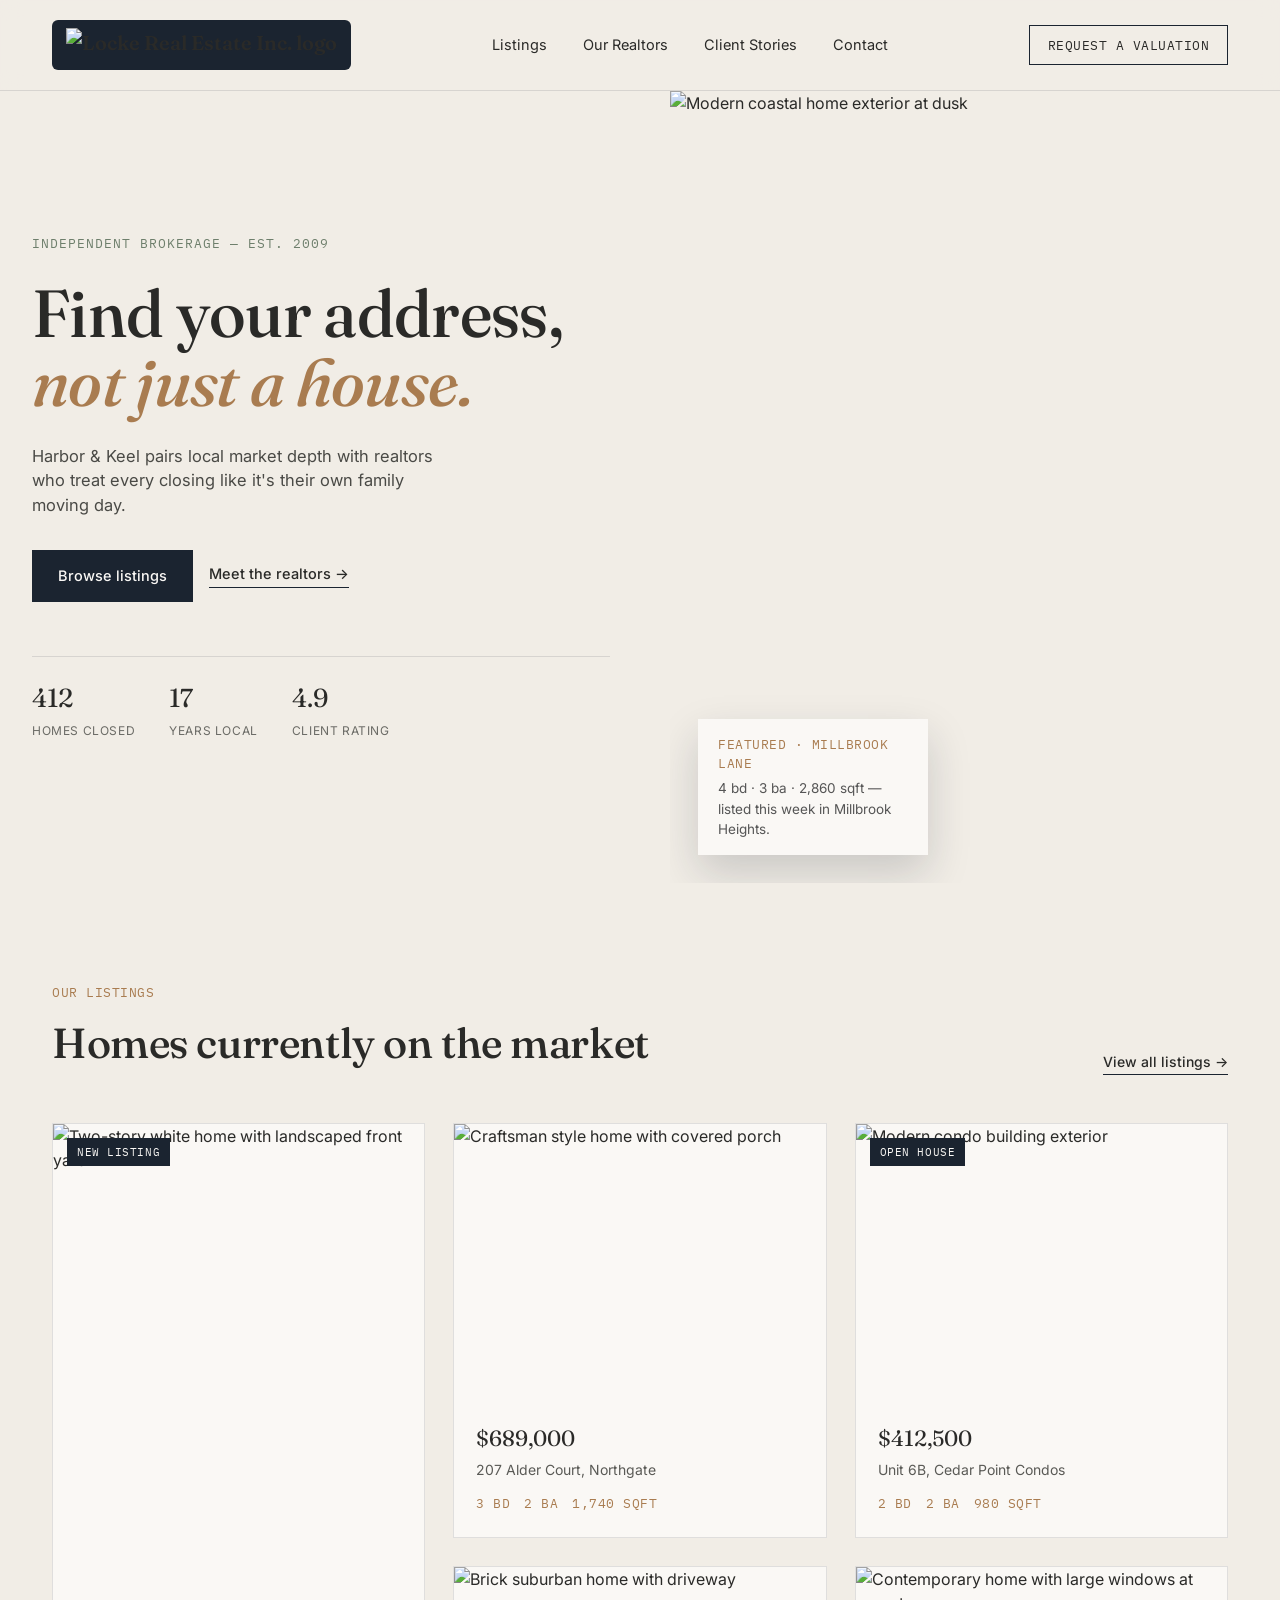
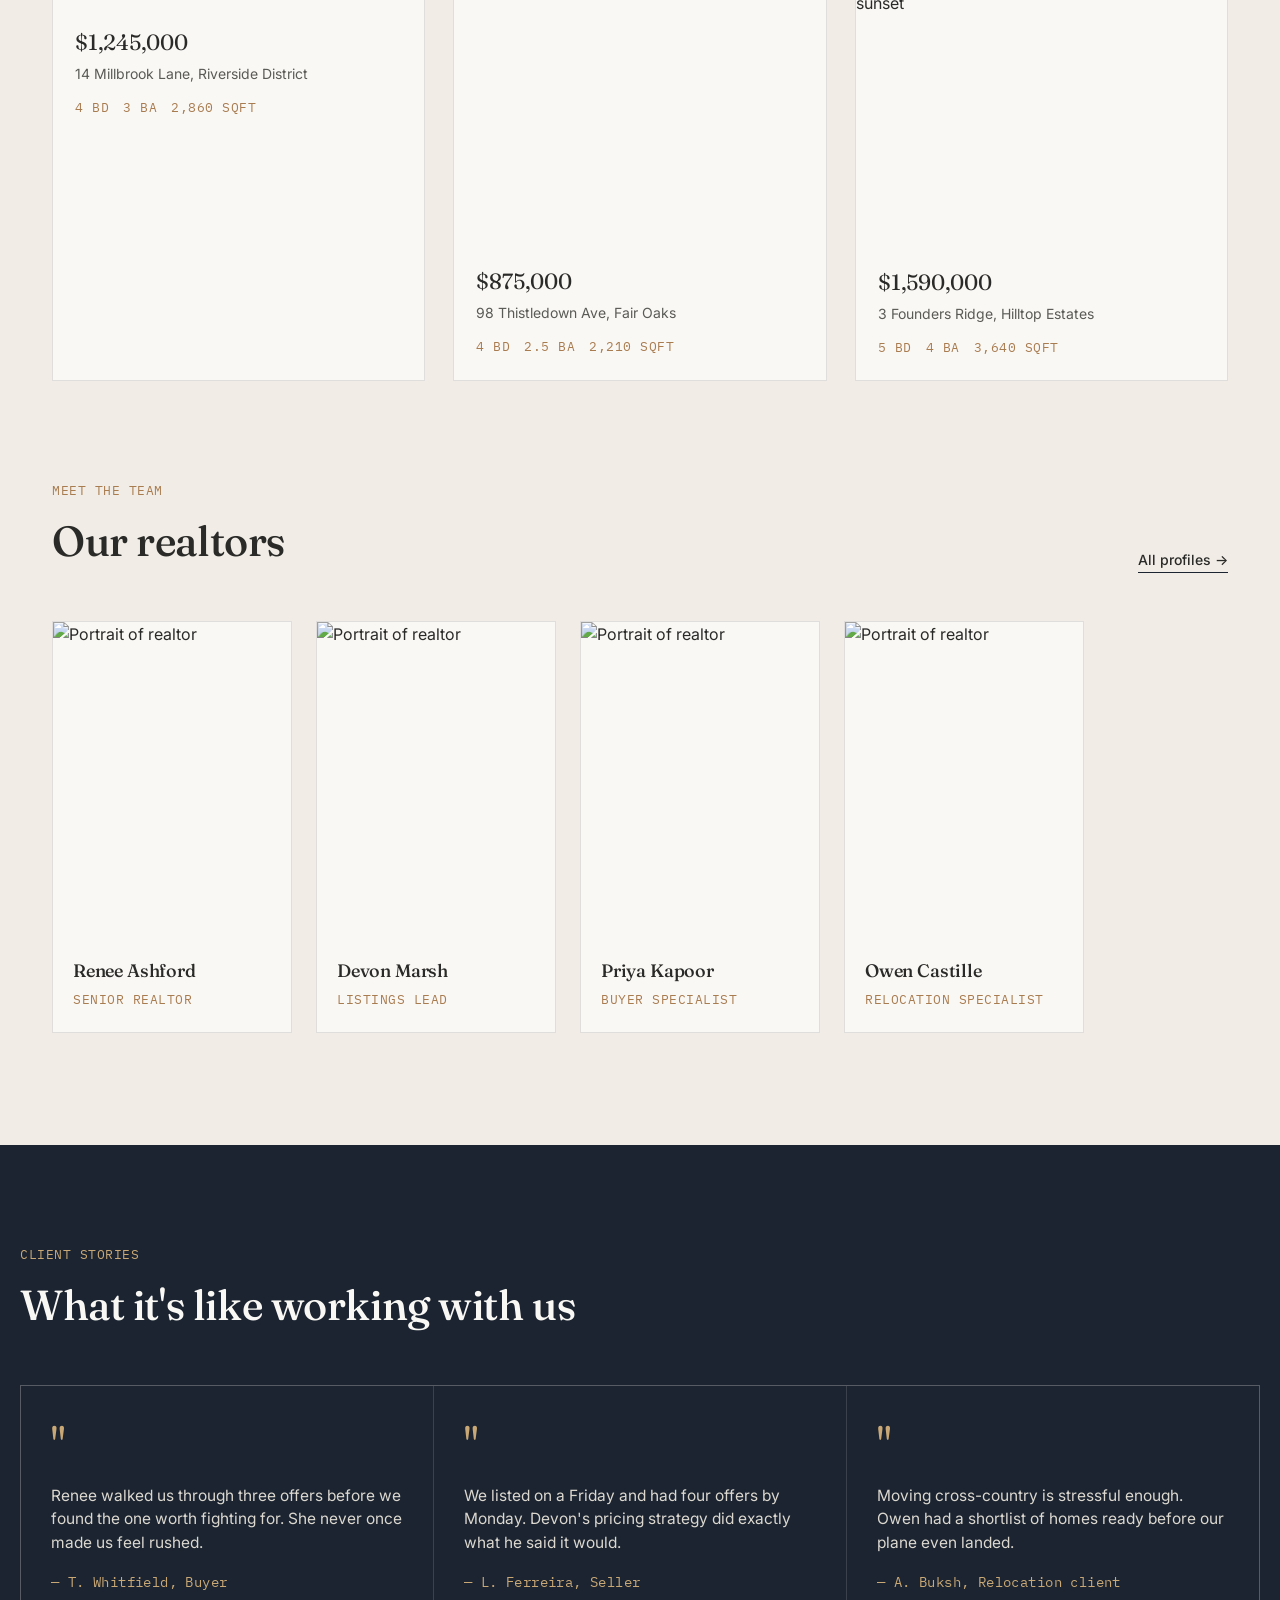
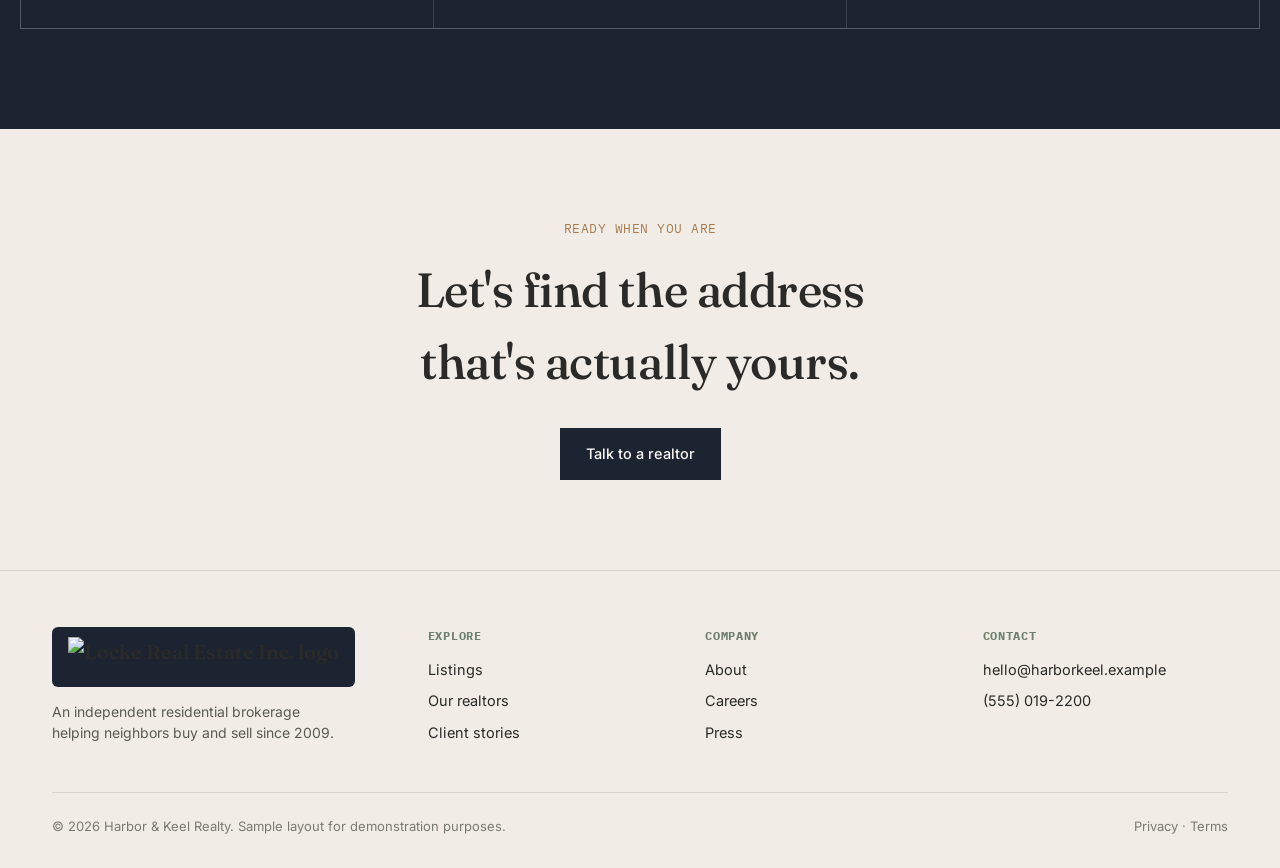
==== index.html @ 463e792d "Add files via upload" ====
<!DOCTYPE html>
<html lang="en">
<head>
<meta charset="UTF-8">
<meta name="viewport" content="width=device-width, initial-scale=1.0">
<title>Harbor &amp; Keel Realty — Find Your Address</title>
<link rel="preconnect" href="https://fonts.googleapis.com">
<link rel="preconnect" href="https://fonts.gstatic.com" crossorigin>
<link href="https://fonts.googleapis.com/css2?family=Fraunces:opsz,wght@9..144,300;9..144,500;9..144,600&family=Inter:wght@400;500;600&family=IBM+Plex+Mono:wght@400;500&display=swap" rel="stylesheet">
<style>
  :root{
    --ink:#1B2430;
    --brass:#A97C50;
    --brass-light:#C9A876;
    --linen:#F1EDE6;
    --sage:#6E7F6C;
    --paper:#FAF8F5;
    --charcoal:#2A2A28;
    --line: rgba(27,36,48,0.12);
  }
  *{box-sizing:border-box;margin:0;padding:0;}
  html{scroll-behavior:smooth;}
  body{
    background:var(--linen);
    color:var(--charcoal);
    font-family:'Inter',sans-serif;
    line-height:1.5;
    -webkit-font-smoothing:antialiased;
  }
  a{color:inherit;text-decoration:none;}
  img{display:block;max-width:100%;}
  .wrap{max-width:1240px;margin:0 auto;padding:0 32px;}
  h1,h2,h3{font-family:'Fraunces',serif;font-weight:500;letter-spacing:-0.01em;}
  .spec{
    font-family:'IBM Plex Mono',monospace;
    font-size:12.5px;
    letter-spacing:0.04em;
    text-transform:uppercase;
    color:var(--brass);
  }
  :focus-visible{outline:2px solid var(--brass);outline-offset:3px;}

  /* ---- Header ---- */
  header{
    position:sticky;top:0;z-index:50;
    background:rgba(241,237,230,0.9);
    backdrop-filter:blur(10px);
    border-bottom:1px solid var(--line);
  }
  .nav{display:flex;align-items:center;justify-content:space-between;padding:20px 32px;}
  .brand{display:flex;align-items:center;gap:10px;font-family:'Fraunces',serif;font-size:20px;font-weight:600;}
  .brand-mark{width:22px;height:22px;flex-shrink:0;}
  .brand-logo-chip{
    display:flex;align-items:center;
    background:var(--ink);
    padding:8px 14px;
    border-radius:6px;
  }
  .brand-logo-chip img{height:34px;width:auto;display:block;}
  footer .brand-logo-chip{padding:10px 16px;}
  footer .brand-logo-chip img{height:40px;}
  .nav-links{display:flex;gap:36px;font-size:14.5px;}
  .nav-links a{position:relative;padding:4px 0;}
  .nav-links a::after{
    content:"";position:absolute;left:0;bottom:0;width:0;height:1px;background:var(--brass);
    transition:width .25s ease;
  }
  .nav-links a:hover::after{width:100%;}
  .nav-cta{
    font-family:'IBM Plex Mono',monospace;font-size:12.5px;letter-spacing:.04em;text-transform:uppercase;
    border:1px solid var(--ink);padding:10px 18px;transition:.2s ease;
  }
  .nav-cta:hover{background:var(--ink);color:var(--paper);}
  .menu-btn{display:none;background:none;border:none;font-size:22px;cursor:pointer;color:var(--ink);}

  /* ---- Hero ---- */
  .hero{
    display:grid;grid-template-columns:1.1fr 1fr;align-items:stretch;
    min-height:88vh;
  }
  .hero-copy{
    display:flex;flex-direction:column;justify-content:center;gap:26px;
    padding:60px 60px 60px 32px;
  }
  .hero-eyebrow{font-family:'IBM Plex Mono',monospace;font-size:12.5px;letter-spacing:.08em;text-transform:uppercase;color:var(--sage);}
  .hero h1{font-size:clamp(40px,5.2vw,68px);line-height:1.04;max-width:14ch;}
  .hero h1 em{font-style:italic;color:var(--brass);}
  .hero p{max-width:42ch;color:#4a4a46;font-size:16.5px;}
  .hero-actions{display:flex;gap:16px;align-items:center;margin-top:6px;}
  .btn-primary{
    background:var(--ink);color:var(--paper);padding:15px 26px;font-size:14.5px;font-weight:500;
    transition:.2s ease;display:inline-block;
  }
  .btn-primary:hover{background:var(--brass);}
  .btn-ghost{font-size:14.5px;font-weight:500;border-bottom:1px solid var(--ink);padding-bottom:2px;}
  .hero-stats{display:flex;gap:34px;margin-top:28px;border-top:1px solid var(--line);padding-top:22px;}
  .hero-stats div{display:flex;flex-direction:column;gap:4px;}
  .hero-stats .num{font-family:'Fraunces',serif;font-size:26px;}
  .hero-stats .lbl{font-size:12px;color:#6b6b66;text-transform:uppercase;letter-spacing:.05em;}
  .hero-media{position:relative;overflow:hidden;}
  .hero-media img{width:100%;height:100%;object-fit:cover;}
  .hero-key{
    position:absolute;bottom:28px;left:28px;background:var(--paper);
    padding:16px 20px;max-width:230px;box-shadow:0 18px 40px rgba(27,36,48,.18);
  }
  .hero-key .spec{margin-bottom:6px;}
  .hero-key p{font-size:13.5px;color:#555;}

  /* ---- Section headers ---- */
  .section{padding:100px 0;}
  .section-head{display:flex;justify-content:space-between;align-items:flex-end;margin-bottom:48px;gap:24px;flex-wrap:wrap;}
  .section-head h2{font-size:clamp(28px,3.4vw,42px);}
  .section-head .spec{margin-bottom:10px;}
  .section-head .see-all{font-size:14px;font-weight:500;border-bottom:1px solid var(--ink);padding-bottom:2px;white-space:nowrap;}

  /* ---- Listings ---- */
  .listings-grid{
    display:grid;grid-template-columns:repeat(3,1fr);gap:28px;
  }
  .listing{background:var(--paper);border:1px solid var(--line);transition:transform .25s ease, box-shadow .25s ease;}
  .listing:hover{transform:translateY(-6px);box-shadow:0 20px 40px rgba(27,36,48,.12);}
  .listing.tall{grid-row:span 2;}
  .listing-media{position:relative;aspect-ratio:4/3;overflow:hidden;}
  .listing.tall .listing-media{aspect-ratio:4/5.2;}
  .listing-media img{width:100%;height:100%;object-fit:cover;transition:transform .5s ease;}
  .listing:hover .listing-media img{transform:scale(1.05);}
  .listing-tag{
    position:absolute;top:14px;left:14px;background:var(--ink);color:var(--paper);
    font-family:'IBM Plex Mono',monospace;font-size:11px;letter-spacing:.05em;text-transform:uppercase;
    padding:6px 10px;
  }
  .listing-body{padding:20px 22px 24px;}
  .listing-price{font-family:'Fraunces',serif;font-size:22px;margin-bottom:4px;}
  .listing-addr{font-size:14px;color:#5a5a56;margin-bottom:14px;}
  .listing-specs{display:flex;gap:14px;flex-wrap:wrap;}

  /* ---- Agents ---- */
  .agents-scroll{
    display:flex;gap:24px;overflow-x:auto;padding-bottom:12px;scrollbar-width:thin;
  }
  .agent-card{
    flex:0 0 240px;background:var(--paper);border:1px solid var(--line);
  }
  .agent-photo{aspect-ratio:3/4;overflow:hidden;}
  .agent-photo img{width:100%;height:100%;object-fit:cover;filter:grayscale(.15);}
  .agent-info{padding:18px 20px 22px;}
  .agent-info h3{font-size:18px;margin-bottom:2px;}
  .agent-info .spec{margin-bottom:0;}

  /* ---- Testimonials ---- */
  .testimonials{background:var(--ink);color:var(--paper);}
  .testi-track{display:grid;grid-template-columns:repeat(3,1fr);gap:1px;background:rgba(250,248,245,.14);border:1px solid rgba(250,248,245,.14);}
  .testi-card{background:var(--ink);padding:36px 30px;display:flex;flex-direction:column;gap:18px;}
  .testi-mark{font-family:'Fraunces',serif;font-size:44px;color:var(--brass-light);line-height:1;}
  .testi-card p{font-size:15.5px;color:#dcd8d0;}
  .testi-name{font-size:13.5px;color:var(--brass-light);font-family:'IBM Plex Mono',monospace;letter-spacing:.03em;}

  /* ---- CTA band ---- */
  .cta-band{
    padding:90px 0;text-align:center;
  }
  .cta-band h2{font-size:clamp(30px,4vw,48px);max-width:16ch;margin:0 auto 24px;}
  .cta-band .btn-primary{margin-top:6px;}

  /* ---- Footer ---- */
  footer{border-top:1px solid var(--line);padding:56px 0 32px;}
  .foot-top{display:grid;grid-template-columns:1.4fr repeat(3,1fr);gap:32px;margin-bottom:48px;}
  .foot-top .brand{margin-bottom:14px;}
  .foot-top p{font-size:14px;color:#5a5a56;max-width:32ch;}
  .foot-col h4{font-family:'IBM Plex Mono',monospace;font-size:12px;text-transform:uppercase;letter-spacing:.06em;color:var(--sage);margin-bottom:14px;}
  .foot-col ul{list-style:none;display:flex;flex-direction:column;gap:10px;font-size:14.5px;}
  .foot-bottom{display:flex;justify-content:space-between;padding-top:24px;border-top:1px solid var(--line);font-size:13px;color:#7a7a74;flex-wrap:wrap;gap:12px;}

  @media (max-width: 900px){
    .nav-links,.nav-cta{display:none;}
    .menu-btn{display:block;}
    .hero{grid-template-columns:1fr;min-height:auto;}
    .hero-media{height:60vh;}
    .hero-copy{padding:48px 24px;}
    .listings-grid{grid-template-columns:1fr;}
    .listing.tall{grid-row:auto;}
    .testi-track{grid-template-columns:1fr;}
    .foot-top{grid-template-columns:1fr 1fr;}
    .section{padding:64px 0;}
    .wrap{padding:0 20px;}
  }
</style>
</head>
<body>

<header>
  <nav class="nav wrap">
    <a href="#" class="brand">
      <span class="brand-logo-chip"><img src="assets/locke-logo.png" alt="Locke Real Estate Inc. logo"></span>
    </a>
    <div class="nav-links">
      <a href="#listings">Listings</a>
      <a href="#agents">Our Realtors</a>
      <a href="#testimonials">Client Stories</a>
      <a href="#contact">Contact</a>
    </div>
    <a href="#contact" class="nav-cta">Request a valuation</a>
    <button class="menu-btn" aria-label="Open menu">☰</button>
  </nav>
</header>

<section class="hero">
  <div class="hero-copy">
    <span class="hero-eyebrow">Independent Brokerage — Est. 2009</span>
    <h1>Find your address, <em>not just a house.</em></h1>
    <p>Harbor &amp; Keel pairs local market depth with realtors who treat every closing like it's their own family moving day.</p>
    <div class="hero-actions">
      <a href="#listings" class="btn-primary">Browse listings</a>
      <a href="#agents" class="btn-ghost">Meet the realtors →</a>
    </div>
    <div class="hero-stats">
      <div><span class="num">412</span><span class="lbl">Homes closed</span></div>
      <div><span class="num">17</span><span class="lbl">Years local</span></div>
      <div><span class="num">4.9</span><span class="lbl">Client rating</span></div>
    </div>
  </div>
  <div class="hero-media">
    <img src="https://images.unsplash.com/photo-1600585154340-be6161a56a0c?w=1200&q=80" alt="Modern coastal home exterior at dusk">
    <div class="hero-key">
      <div class="spec">Featured · Millbrook Lane</div>
      <p>4 bd · 3 ba · 2,860 sqft — listed this week in Millbrook Heights.</p>
    </div>
  </div>
</section>

<section class="section" id="listings">
  <div class="wrap">
    <div class="section-head">
      <div>
        <div class="spec">Our listings</div>
        <h2>Homes currently on the market</h2>
      </div>
      <a href="#" class="see-all">View all listings →</a>
    </div>

    <div class="listings-grid">
      <article class="listing tall">
        <div class="listing-media">
          <img src="https://images.unsplash.com/photo-1568605114967-8130f3a36994?w=900&q=80" alt="Two-story white home with landscaped front yard">
          <span class="listing-tag">New listing</span>
        </div>
        <div class="listing-body">
          <div class="listing-price">$1,245,000</div>
          <div class="listing-addr">14 Millbrook Lane, Riverside District</div>
          <div class="listing-specs">
            <span class="spec">4 bd</span><span class="spec">3 ba</span><span class="spec">2,860 sqft</span>
          </div>
        </div>
      </article>

      <article class="listing">
        <div class="listing-media">
          <img src="https://images.unsplash.com/photo-1570129477492-45c003edd2be?w=800&q=80" alt="Craftsman style home with covered porch">
        </div>
        <div class="listing-body">
          <div class="listing-price">$689,000</div>
          <div class="listing-addr">207 Alder Court, Northgate</div>
          <div class="listing-specs">
            <span class="spec">3 bd</span><span class="spec">2 ba</span><span class="spec">1,740 sqft</span>
          </div>
        </div>
      </article>

      <article class="listing">
        <div class="listing-media">
          <img src="https://images.unsplash.com/photo-1512917774080-9991f1c4c750?w=800&q=80" alt="Modern condo building exterior">
          <span class="listing-tag">Open house</span>
        </div>
        <div class="listing-body">
          <div class="listing-price">$412,500</div>
          <div class="listing-addr">Unit 6B, Cedar Point Condos</div>
          <div class="listing-specs">
            <span class="spec">2 bd</span><span class="spec">2 ba</span><span class="spec">980 sqft</span>
          </div>
        </div>
      </article>

      <article class="listing">
        <div class="listing-media">
          <img src="https://images.unsplash.com/photo-1613977257363-707ba9348227?w=800&q=80" alt="Brick suburban home with driveway">
        </div>
        <div class="listing-body">
          <div class="listing-price">$875,000</div>
          <div class="listing-addr">98 Thistledown Ave, Fair Oaks</div>
          <div class="listing-specs">
            <span class="spec">4 bd</span><span class="spec">2.5 ba</span><span class="spec">2,210 sqft</span>
          </div>
        </div>
      </article>

      <article class="listing">
        <div class="listing-media">
          <img src="https://images.unsplash.com/photo-1501183638710-841dd1904471?w=800&q=80" alt="Contemporary home with large windows at sunset">
        </div>
        <div class="listing-body">
          <div class="listing-price">$1,590,000</div>
          <div class="listing-addr">3 Founders Ridge, Hilltop Estates</div>
          <div class="listing-specs">
            <span class="spec">5 bd</span><span class="spec">4 ba</span><span class="spec">3,640 sqft</span>
          </div>
        </div>
      </article>
    </div>
  </div>
</section>

<section class="section" id="agents" style="padding-top:0;">
  <div class="wrap">
    <div class="section-head">
      <div>
        <div class="spec">Meet the team</div>
        <h2>Our realtors</h2>
      </div>
      <a href="#" class="see-all">All profiles →</a>
    </div>

    <div class="agents-scroll">
      <div class="agent-card">
        <div class="agent-photo"><img src="https://images.unsplash.com/photo-1573496359142-b8d87734a5a2?w=500&q=80" alt="Portrait of realtor"></div>
        <div class="agent-info">
          <h3>Renee Ashford</h3>
          <span class="spec">Senior realtor</span>
        </div>
      </div>
      <div class="agent-card">
        <div class="agent-photo"><img src="https://images.unsplash.com/photo-1568602471122-7832951cc4c5?w=500&q=80" alt="Portrait of realtor"></div>
        <div class="agent-info">
          <h3>Devon Marsh</h3>
          <span class="spec">Listings lead</span>
        </div>
      </div>
      <div class="agent-card">
        <div class="agent-photo"><img src="https://images.unsplash.com/photo-1552058544-f2b08422138a?w=500&q=80" alt="Portrait of realtor"></div>
        <div class="agent-info">
          <h3>Priya Kapoor</h3>
          <span class="spec">Buyer specialist</span>
        </div>
      </div>
      <div class="agent-card">
        <div class="agent-photo"><img src="https://images.unsplash.com/photo-1500648767791-00dcc994a43e?w=500&q=80" alt="Portrait of realtor"></div>
        <div class="agent-info">
          <h3>Owen Castille</h3>
          <span class="spec">Relocation specialist</span>
        </div>
      </div>
    </div>
  </div>
</section>

<section class="testimonials" id="testimonials">
  <div class="wrap section">
    <div class="section-head" style="border:none;">
      <div>
        <div class="spec" style="color:var(--brass-light);">Client stories</div>
        <h2 style="color:var(--paper);">What it's like working with us</h2>
      </div>
    </div>
    <div class="testi-track">
      <div class="testi-card">
        <span class="testi-mark">"</span>
        <p>Renee walked us through three offers before we found the one worth fighting for. She never once made us feel rushed.</p>
        <span class="testi-name">— T. Whitfield, Buyer</span>
      </div>
      <div class="testi-card">
        <span class="testi-mark">"</span>
        <p>We listed on a Friday and had four offers by Monday. Devon's pricing strategy did exactly what he said it would.</p>
        <span class="testi-name">— L. Ferreira, Seller</span>
      </div>
      <div class="testi-card">
        <span class="testi-mark">"</span>
        <p>Moving cross-country is stressful enough. Owen had a shortlist of homes ready before our plane even landed.</p>
        <span class="testi-name">— A. Buksh, Relocation client</span>
      </div>
    </div>
  </div>
</section>

<section class="cta-band" id="contact">
  <div class="wrap">
    <div class="spec" style="justify-content:center;display:flex;margin-bottom:16px;">Ready when you are</div>
    <h2>Let's find the address that's actually yours.</h2>
    <a href="#" class="btn-primary">Talk to a realtor</a>
  </div>
</section>

<footer>
  <div class="wrap">
    <div class="foot-top">
      <div>
        <div class="brand">
          <span class="brand-logo-chip"><img src="assets/locke-logo.png" alt="Locke Real Estate Inc. logo"></span>
        </div>
        <p>An independent residential brokerage helping neighbors buy and sell since 2009.</p>
      </div>
      <div class="foot-col">
        <h4>Explore</h4>
        <ul>
          <li><a href="#listings">Listings</a></li>
          <li><a href="#agents">Our realtors</a></li>
          <li><a href="#testimonials">Client stories</a></li>
        </ul>
      </div>
      <div class="foot-col">
        <h4>Company</h4>
        <ul>
          <li><a href="#">About</a></li>
          <li><a href="#">Careers</a></li>
          <li><a href="#">Press</a></li>
        </ul>
      </div>
      <div class="foot-col">
        <h4>Contact</h4>
        <ul>
          <li><a href="#">hello@harborkeel.example</a></li>
          <li><a href="#">(555) 019-2200</a></li>
        </ul>
      </div>
    </div>
    <div class="foot-bottom">
      <span>© 2026 Harbor &amp; Keel Realty. Sample layout for demonstration purposes.</span>
      <span>Privacy · Terms</span>
    </div>
  </div>
</footer>

<script>
  // Mobile menu toggle (simple show/hide for the nav links + CTA)
  const menuBtn = document.querySelector('.menu-btn');
  const navLinks = document.querySelector('.nav-links');
  const navCta = document.querySelector('.nav-cta');
  menuBtn.addEventListener('click', () => {
    const isOpen = navLinks.style.display === 'flex';
    navLinks.style.display = isOpen ? 'none' : 'flex';
    navCta.style.display = isOpen ? 'none' : 'inline-block';
    navLinks.style.flexDirection = 'column';
    navLinks.style.position = 'absolute';
    navLinks.style.top = '64px';
    navLinks.style.left = '0';
    navLinks.style.right = '0';
    navLinks.style.background = 'var(--linen)';
    navLinks.style.padding = '20px 24px';
    navLinks.style.borderBottom = '1px solid var(--line)';
    navLinks.style.gap = '18px';
  });
</script>

</body>
</html>
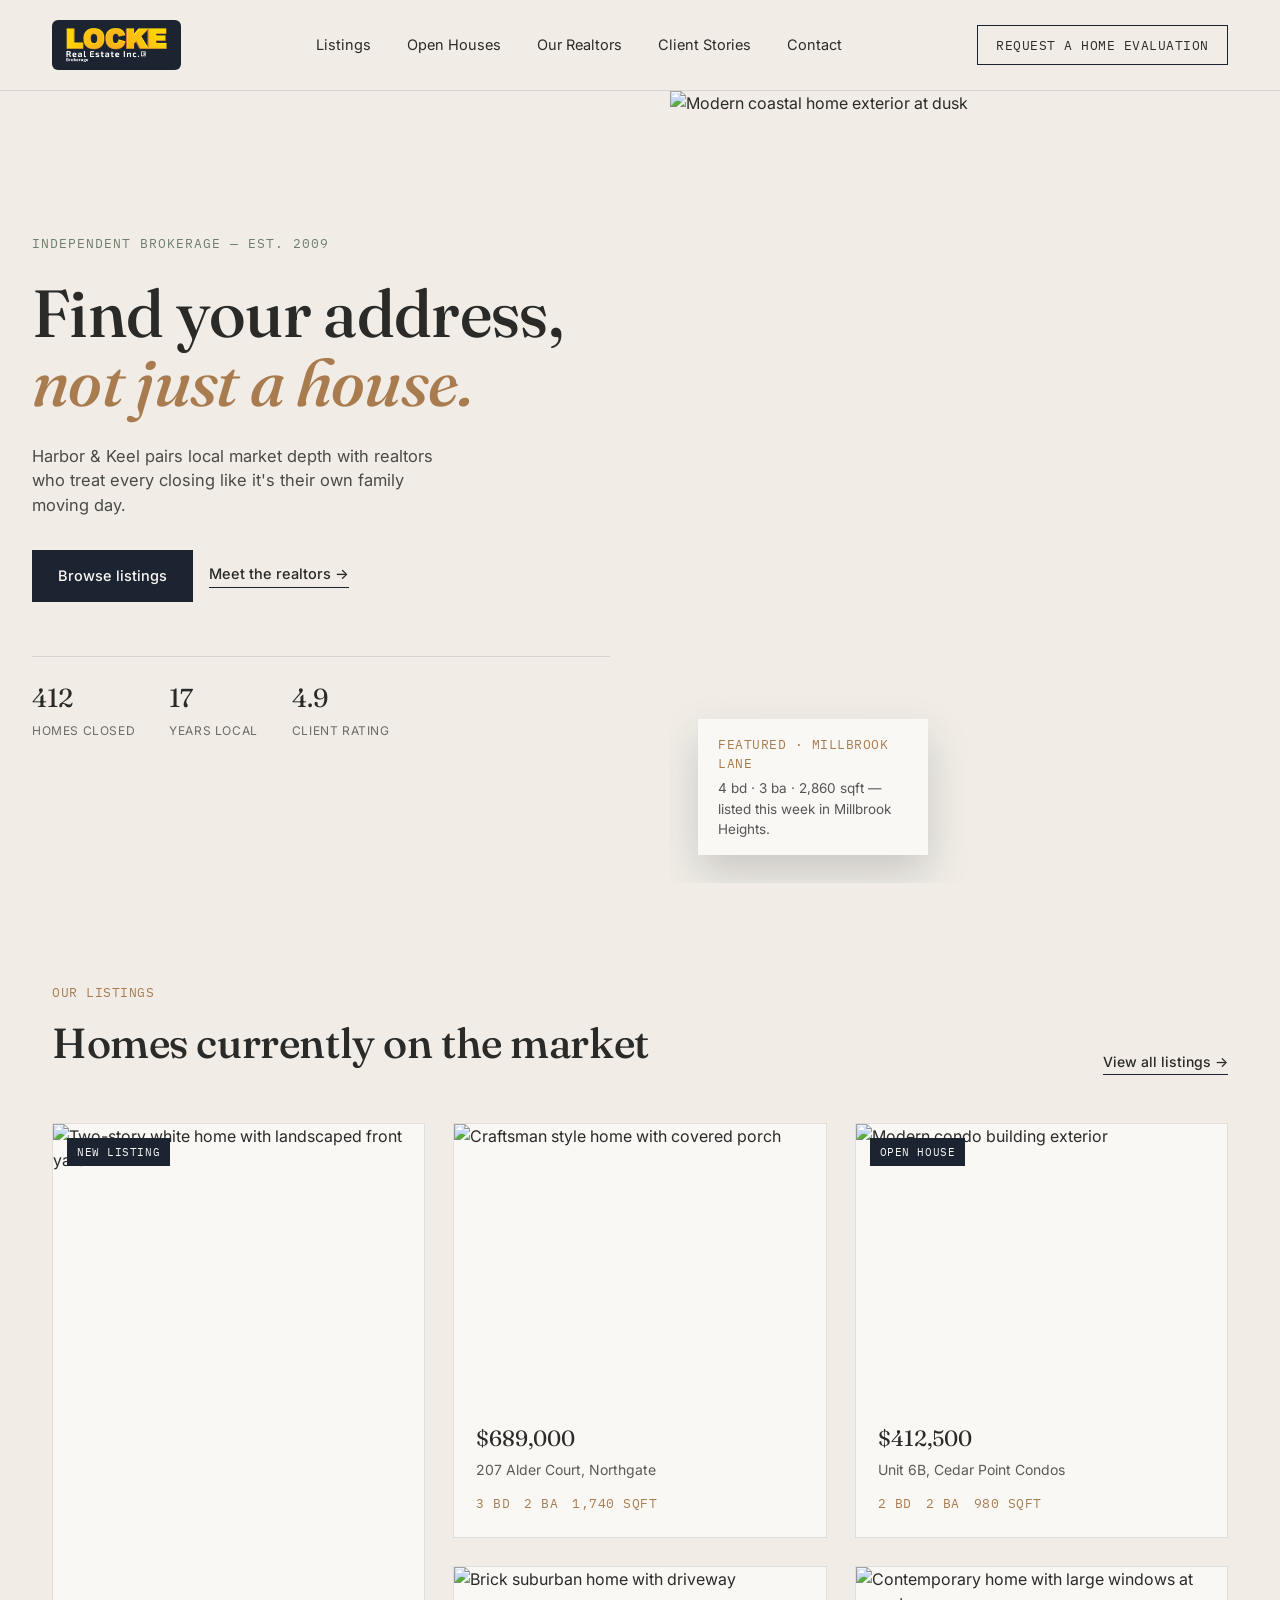
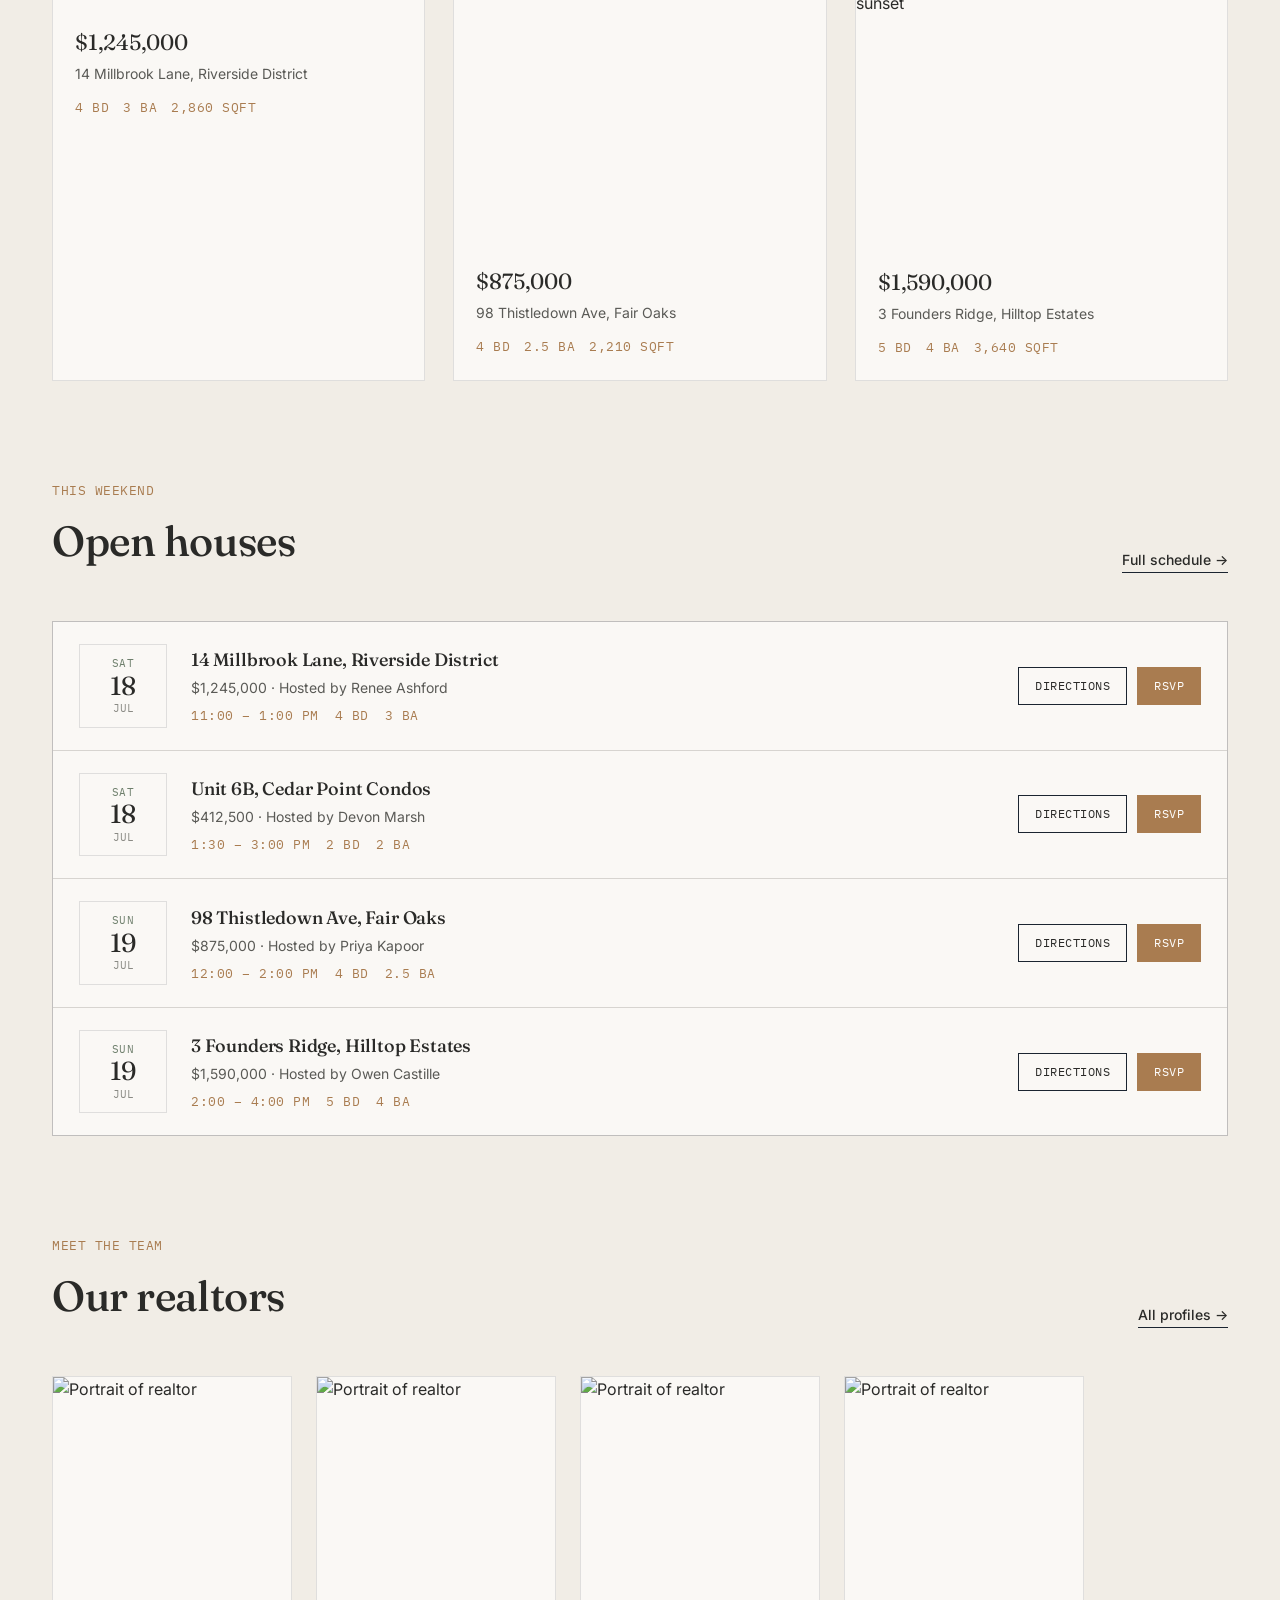
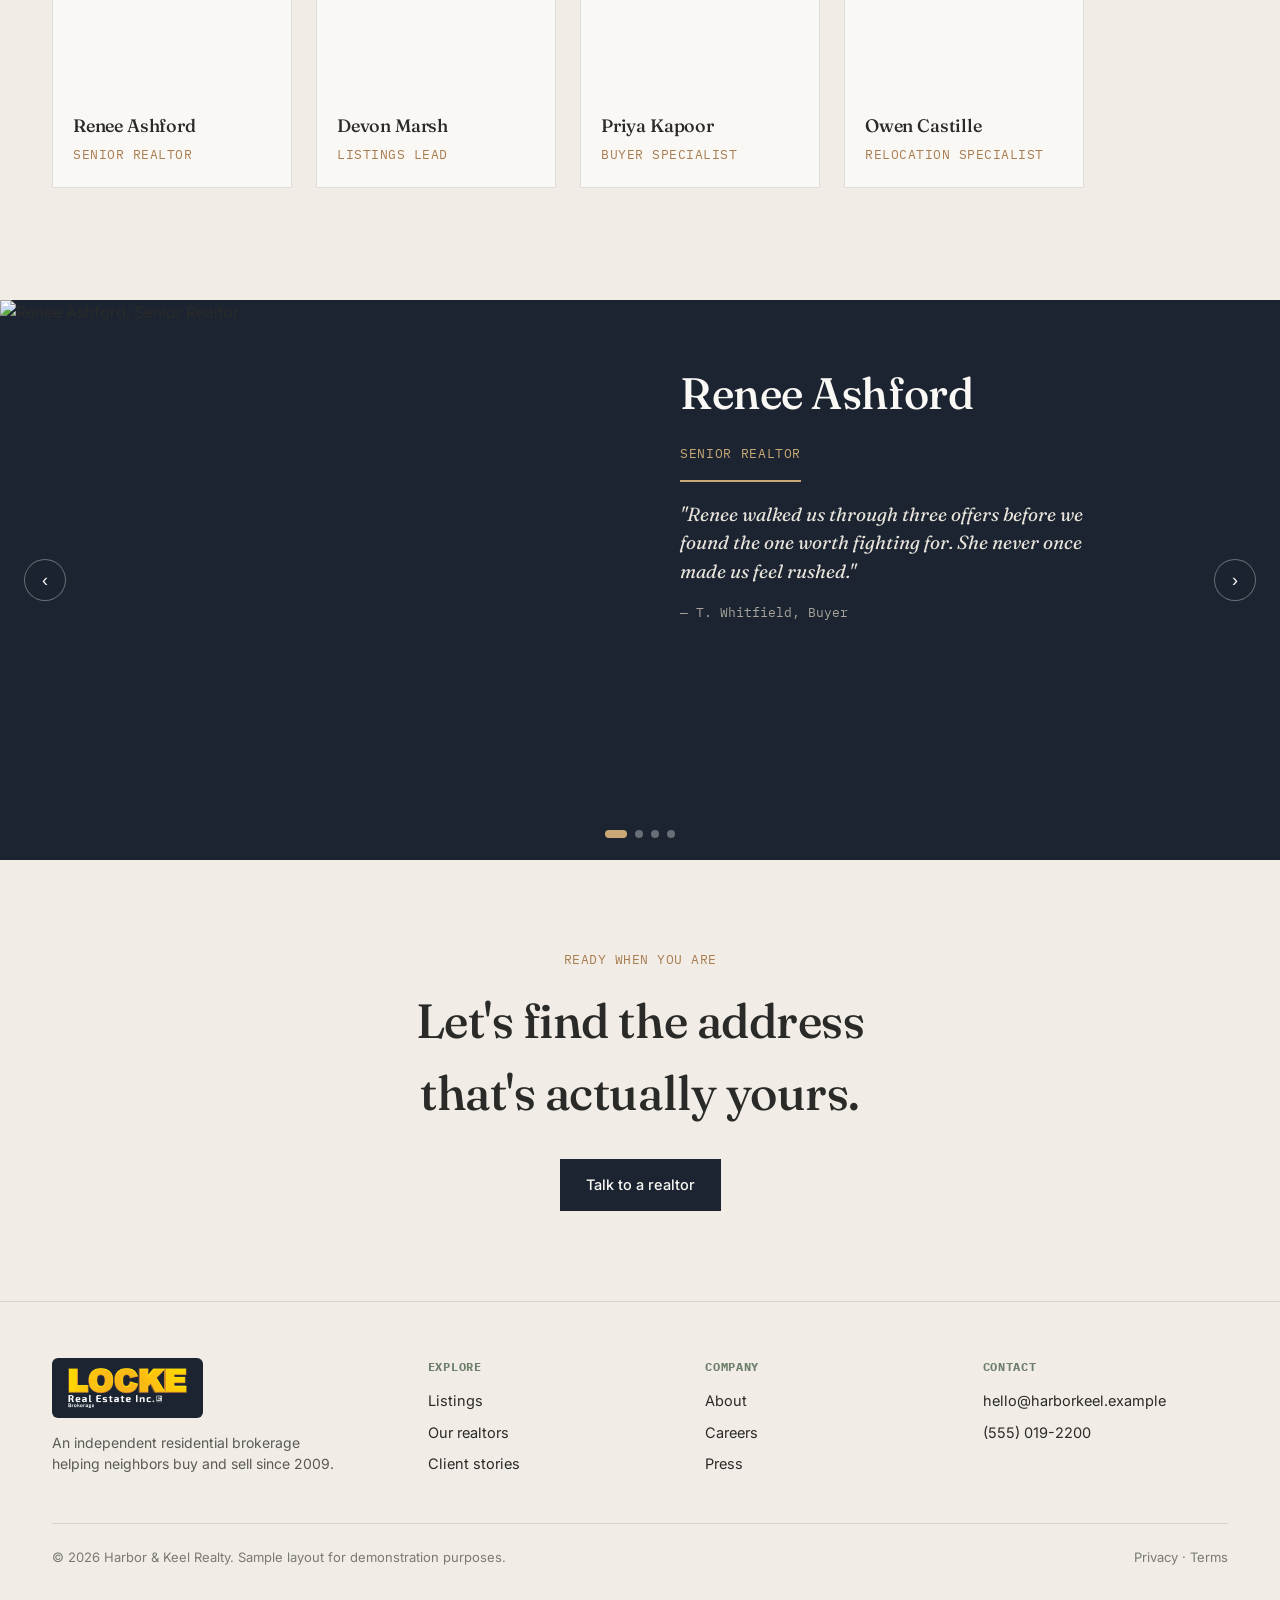
==== commit 881f19f2: "Add files via upload" ====
--- a/index.html
+++ b/index.html
@@ -134,6 +134,36 @@
   .listing-addr{font-size:14px;color:#5a5a56;margin-bottom:14px;}
   .listing-specs{display:flex;gap:14px;flex-wrap:wrap;}
 
+  /* ---- Open Houses ---- */
+  .openhouse-grid{display:flex;flex-direction:column;gap:1px;background:var(--line);border:1px solid var(--line);}
+  .openhouse-card{
+    background:var(--paper);display:grid;grid-template-columns:88px 1fr auto;gap:24px;align-items:center;
+    padding:22px 26px;transition:background .2s ease;
+  }
+  .openhouse-card:hover{background:#fff;}
+  .oh-date{
+    display:flex;flex-direction:column;align-items:center;justify-content:center;
+    border:1px solid var(--line);padding:10px 6px;text-align:center;
+  }
+  .oh-date .dow{font-family:'IBM Plex Mono',monospace;font-size:11px;letter-spacing:.06em;text-transform:uppercase;color:var(--sage);}
+  .oh-date .day{font-family:'Fraunces',serif;font-size:26px;line-height:1.1;}
+  .oh-date .mon{font-family:'IBM Plex Mono',monospace;font-size:11px;text-transform:uppercase;color:#8a8a84;}
+  .oh-info h3{font-size:18px;margin-bottom:4px;}
+  .oh-info .oh-addr{font-size:14px;color:#5a5a56;margin-bottom:8px;}
+  .oh-info .oh-meta{display:flex;gap:16px;flex-wrap:wrap;}
+  .oh-actions{display:flex;gap:10px;align-items:center;}
+  .oh-btn{
+    font-family:'IBM Plex Mono',monospace;font-size:12px;letter-spacing:.04em;text-transform:uppercase;
+    border:1px solid var(--ink);padding:9px 16px;white-space:nowrap;transition:.2s ease;
+  }
+  .oh-btn:hover{background:var(--ink);color:var(--paper);}
+  .oh-btn.filled{background:var(--brass);border-color:var(--brass);color:#fff;}
+  .oh-btn.filled:hover{background:var(--ink);border-color:var(--ink);}
+  @media (max-width: 640px){
+    .openhouse-card{grid-template-columns:64px 1fr;}
+    .oh-actions{grid-column:1 / -1;justify-content:flex-start;padding-top:10px;}
+  }
+
   /* ---- Agents ---- */
   .agents-scroll{
     display:flex;gap:24px;overflow-x:auto;padding-bottom:12px;scrollbar-width:thin;
@@ -147,13 +177,50 @@
   .agent-info h3{font-size:18px;margin-bottom:2px;}
   .agent-info .spec{margin-bottom:0;}
 
-  /* ---- Testimonials ---- */
-  .testimonials{background:var(--ink);color:var(--paper);}
-  .testi-track{display:grid;grid-template-columns:repeat(3,1fr);gap:1px;background:rgba(250,248,245,.14);border:1px solid rgba(250,248,245,.14);}
-  .testi-card{background:var(--ink);padding:36px 30px;display:flex;flex-direction:column;gap:18px;}
-  .testi-mark{font-family:'Fraunces',serif;font-size:44px;color:var(--brass-light);line-height:1;}
-  .testi-card p{font-size:15.5px;color:#dcd8d0;}
-  .testi-name{font-size:13.5px;color:var(--brass-light);font-family:'IBM Plex Mono',monospace;letter-spacing:.03em;}
+  /* ---- Testimonials Carousel ---- */
+  .testi-carousel{position:relative;background:var(--ink);overflow:hidden;min-height:560px;}
+  .tc-slide{
+    position:absolute;inset:0;display:grid;grid-template-columns:1fr 1fr;
+    opacity:0;visibility:hidden;transition:opacity .6s ease;
+  }
+  .tc-slide.active{opacity:1;visibility:visible;position:relative;}
+  .tc-media{position:relative;overflow:hidden;}
+  .tc-media img{width:100%;height:100%;object-fit:cover;filter:grayscale(.1);}
+  .tc-media::after{
+    content:"";position:absolute;inset:0;
+    background:linear-gradient(90deg, rgba(27,36,48,0) 55%, var(--ink) 100%);
+  }
+  .tc-copy{
+    display:flex;flex-direction:column;justify-content:center;gap:18px;
+    padding:60px 70px 60px 40px;color:var(--paper);
+  }
+  .tc-copy h3{font-size:clamp(30px,3.6vw,44px);color:var(--paper);}
+  .tc-role{
+    font-family:'IBM Plex Mono',monospace;font-size:13px;letter-spacing:.05em;text-transform:uppercase;
+    color:var(--brass-light);padding-bottom:16px;border-bottom:2px solid var(--brass-light);
+    display:inline-block;width:fit-content;
+  }
+  .tc-quote{font-family:'Fraunces',serif;font-style:italic;font-size:19px;line-height:1.5;color:#e7e3db;max-width:34ch;}
+  .tc-client{font-family:'IBM Plex Mono',monospace;font-size:13px;color:#a8a49c;}
+  .tc-arrow{
+    position:absolute;top:50%;transform:translateY(-50%);z-index:5;
+    width:42px;height:42px;border-radius:50%;border:1px solid rgba(250,248,245,.35);
+    background:rgba(27,36,48,.5);color:var(--paper);font-size:18px;cursor:pointer;
+    display:flex;align-items:center;justify-content:center;transition:.2s ease;
+  }
+  .tc-arrow:hover{background:var(--brass);border-color:var(--brass);}
+  .tc-arrow.prev{left:24px;}
+  .tc-arrow.next{right:24px;}
+  .tc-dots{position:absolute;bottom:22px;left:50%;transform:translateX(-50%);display:flex;gap:8px;z-index:5;}
+  .tc-dot{width:8px;height:8px;border-radius:50%;background:rgba(250,248,245,.35);border:none;cursor:pointer;padding:0;transition:.2s ease;}
+  .tc-dot.active{background:var(--brass-light);width:22px;border-radius:4px;}
+  @media (max-width: 800px){
+    .testi-carousel{min-height:auto;}
+    .tc-slide{grid-template-columns:1fr;}
+    .tc-media{height:280px;}
+    .tc-media::after{background:linear-gradient(0deg, var(--ink) 10%, rgba(27,36,48,0) 60%);}
+    .tc-copy{padding:32px 26px 56px;}
+  }
 
   /* ---- CTA band ---- */
   .cta-band{
@@ -179,7 +246,6 @@
     .hero-copy{padding:48px 24px;}
     .listings-grid{grid-template-columns:1fr;}
     .listing.tall{grid-row:auto;}
-    .testi-track{grid-template-columns:1fr;}
     .foot-top{grid-template-columns:1fr 1fr;}
     .section{padding:64px 0;}
     .wrap{padding:0 20px;}
@@ -191,15 +257,16 @@
 <header>
   <nav class="nav wrap">
     <a href="#" class="brand">
-      <span class="brand-logo-chip"><img src="assets/locke-logo.png" alt="Locke Real Estate Inc. logo"></span>
+      <span class="brand-logo-chip"><img src="logo_2022.png" alt="Locke Real Estate Inc. logo"></span>
     </a>
     <div class="nav-links">
       <a href="#listings">Listings</a>
+      <a href="#open-houses">Open Houses</a>
       <a href="#agents">Our Realtors</a>
       <a href="#testimonials">Client Stories</a>
       <a href="#contact">Contact</a>
     </div>
-    <a href="#contact" class="nav-cta">Request a valuation</a>
+    <a href="#contact" class="nav-cta">Request a home evaluation</a>
     <button class="menu-btn" aria-label="Open menu">☰</button>
   </nav>
 </header>
@@ -309,6 +376,104 @@
   </div>
 </section>
 
+<section class="section" id="open-houses" style="padding-top:0;">
+  <div class="wrap">
+    <div class="section-head">
+      <div>
+        <div class="spec">This weekend</div>
+        <h2>Open houses</h2>
+      </div>
+      <a href="#" class="see-all">Full schedule →</a>
+    </div>
+
+    <div class="openhouse-grid">
+      <div class="openhouse-card">
+        <div class="oh-date">
+          <span class="dow">Sat</span>
+          <span class="day">18</span>
+          <span class="mon">Jul</span>
+        </div>
+        <div class="oh-info">
+          <h3>14 Millbrook Lane, Riverside District</h3>
+          <div class="oh-addr">$1,245,000 · Hosted by Renee Ashford</div>
+          <div class="oh-meta">
+            <span class="spec">11:00 – 1:00 PM</span>
+            <span class="spec">4 bd</span>
+            <span class="spec">3 ba</span>
+          </div>
+        </div>
+        <div class="oh-actions">
+          <a href="#" class="oh-btn">Directions</a>
+          <a href="#" class="oh-btn filled">RSVP</a>
+        </div>
+      </div>
+
+      <div class="openhouse-card">
+        <div class="oh-date">
+          <span class="dow">Sat</span>
+          <span class="day">18</span>
+          <span class="mon">Jul</span>
+        </div>
+        <div class="oh-info">
+          <h3>Unit 6B, Cedar Point Condos</h3>
+          <div class="oh-addr">$412,500 · Hosted by Devon Marsh</div>
+          <div class="oh-meta">
+            <span class="spec">1:30 – 3:00 PM</span>
+            <span class="spec">2 bd</span>
+            <span class="spec">2 ba</span>
+          </div>
+        </div>
+        <div class="oh-actions">
+          <a href="#" class="oh-btn">Directions</a>
+          <a href="#" class="oh-btn filled">RSVP</a>
+        </div>
+      </div>
+
+      <div class="openhouse-card">
+        <div class="oh-date">
+          <span class="dow">Sun</span>
+          <span class="day">19</span>
+          <span class="mon">Jul</span>
+        </div>
+        <div class="oh-info">
+          <h3>98 Thistledown Ave, Fair Oaks</h3>
+          <div class="oh-addr">$875,000 · Hosted by Priya Kapoor</div>
+          <div class="oh-meta">
+            <span class="spec">12:00 – 2:00 PM</span>
+            <span class="spec">4 bd</span>
+            <span class="spec">2.5 ba</span>
+          </div>
+        </div>
+        <div class="oh-actions">
+          <a href="#" class="oh-btn">Directions</a>
+          <a href="#" class="oh-btn filled">RSVP</a>
+        </div>
+      </div>
+
+      <div class="openhouse-card">
+        <div class="oh-date">
+          <span class="dow">Sun</span>
+          <span class="day">19</span>
+          <span class="mon">Jul</span>
+        </div>
+        <div class="oh-info">
+          <h3>3 Founders Ridge, Hilltop Estates</h3>
+          <div class="oh-addr">$1,590,000 · Hosted by Owen Castille</div>
+          <div class="oh-meta">
+            <span class="spec">2:00 – 4:00 PM</span>
+            <span class="spec">5 bd</span>
+            <span class="spec">4 ba</span>
+          </div>
+        </div>
+        <div class="oh-actions">
+          <a href="#" class="oh-btn">Directions</a>
+          <a href="#" class="oh-btn filled">RSVP</a>
+        </div>
+      </div>
+    </div>
+  </div>
+</section>
+
 <section class="section" id="agents" style="padding-top:0;">
   <div class="wrap">
     <div class="section-head">
@@ -352,31 +517,51 @@
   </div>
 </section>
 
-<section class="testimonials" id="testimonials">
-  <div class="wrap section">
-    <div class="section-head" style="border:none;">
-      <div>
-        <div class="spec" style="color:var(--brass-light);">Client stories</div>
-        <h2 style="color:var(--paper);">What it's like working with us</h2>
-      </div>
-    </div>
-    <div class="testi-track">
-      <div class="testi-card">
-        <span class="testi-mark">"</span>
-        <p>Renee walked us through three offers before we found the one worth fighting for. She never once made us feel rushed.</p>
-        <span class="testi-name">— T. Whitfield, Buyer</span>
-      </div>
-      <div class="testi-card">
-        <span class="testi-mark">"</span>
-        <p>We listed on a Friday and had four offers by Monday. Devon's pricing strategy did exactly what he said it would.</p>
-        <span class="testi-name">— L. Ferreira, Seller</span>
-      </div>
-      <div class="testi-card">
-        <span class="testi-mark">"</span>
-        <p>Moving cross-country is stressful enough. Owen had a shortlist of homes ready before our plane even landed.</p>
-        <span class="testi-name">— A. Buksh, Relocation client</span>
-      </div>
-    </div>
+<section class="testi-carousel" id="testimonials">
+  <div class="tc-slide active">
+    <div class="tc-media"><img src="https://images.unsplash.com/photo-1573496359142-b8d87734a5a2?w=900&q=80" alt="Renee Ashford, Senior Realtor"></div>
+    <div class="tc-copy">
+      <h3>Renee Ashford</h3>
+      <span class="tc-role">Senior Realtor</span>
+      <p class="tc-quote">"Renee walked us through three offers before we found the one worth fighting for. She never once made us feel rushed."</p>
+      <span class="tc-client">— T. Whitfield, Buyer</span>
+    </div>
+  </div>
+  <div class="tc-slide">
+    <div class="tc-media"><img src="https://images.unsplash.com/photo-1568602471122-7832951cc4c5?w=900&q=80" alt="Devon Marsh, Listings Lead"></div>
+    <div class="tc-copy">
+      <h3>Devon Marsh</h3>
+      <span class="tc-role">Listings Lead</span>
+      <p class="tc-quote">"We listed on a Friday and had four offers by Monday. Devon's pricing strategy did exactly what he said it would."</p>
+      <span class="tc-client">— L. Ferreira, Seller</span>
+    </div>
+  </div>
+  <div class="tc-slide">
+    <div class="tc-media"><img src="https://images.unsplash.com/photo-1552058544-f2b08422138a?w=900&q=80" alt="Priya Kapoor, Buyer Specialist"></div>
+    <div class="tc-copy">
+      <h3>Priya Kapoor</h3>
+      <span class="tc-role">Buyer Specialist</span>
+      <p class="tc-quote">"Priya spotted issues in the inspection report we would have completely missed. That alone saved us from a bad purchase."</p>
+      <span class="tc-client">— M. Okafor, Buyer</span>
+    </div>
+  </div>
+  <div class="tc-slide">
+    <div class="tc-media"><img src="https://images.unsplash.com/photo-1500648767791-00dcc994a43e?w=900&q=80" alt="Owen Castille, Relocation Specialist"></div>
+    <div class="tc-copy">
+      <h3>Owen Castille</h3>
+      <span class="tc-role">Relocation Specialist</span>
+      <p class="tc-quote">"Moving cross-country is stressful enough. Owen had a shortlist of homes ready before our plane even landed."</p>
+      <span class="tc-client">— A. Buksh, Relocation Client</span>
+    </div>
+  </div>
+
+  <button class="tc-arrow prev" aria-label="Previous testimonial">‹</button>
+  <button class="tc-arrow next" aria-label="Next testimonial">›</button>
+  <div class="tc-dots">
+    <button class="tc-dot active" data-slide="0" aria-label="Testimonial 1"></button>
+    <button class="tc-dot" data-slide="1" aria-label="Testimonial 2"></button>
+    <button class="tc-dot" data-slide="2" aria-label="Testimonial 3"></button>
+    <button class="tc-dot" data-slide="3" aria-label="Testimonial 4"></button>
   </div>
 </section>
 
@@ -393,7 +578,7 @@
     <div class="foot-top">
       <div>
         <div class="brand">
-          <span class="brand-logo-chip"><img src="assets/locke-logo.png" alt="Locke Real Estate Inc. logo"></span>
+          <span class="brand-logo-chip"><img src="logo_2022.png" alt="Locke Real Estate Inc. logo"></span>
         </div>
         <p>An independent residential brokerage helping neighbors buy and sell since 2009.</p>
       </div>
@@ -447,6 +632,38 @@
     navLinks.style.borderBottom = '1px solid var(--line)';
     navLinks.style.gap = '18px';
   });
+
+  // Testimonial carousel
+  const tcSlides = document.querySelectorAll('.tc-slide');
+  const tcDots = document.querySelectorAll('.tc-dot');
+  const tcPrev = document.querySelector('.tc-arrow.prev');
+  const tcNext = document.querySelector('.tc-arrow.next');
+  let tcIndex = 0;
+  let tcTimer;
+
+  function tcGoTo(i) {
+    tcSlides[tcIndex].classList.remove('active');
+    tcDots[tcIndex].classList.remove('active');
+    tcIndex = (i + tcSlides.length) % tcSlides.length;
+    tcSlides[tcIndex].classList.add('active');
+    tcDots[tcIndex].classList.add('active');
+  }
+
+  function tcAutoplay() {
+    clearInterval(tcTimer);
+    tcTimer = setInterval(() => tcGoTo(tcIndex + 1), 6000);
+  }
+
+  tcPrev.addEventListener('click', () => { tcGoTo(tcIndex - 1); tcAutoplay(); });
+  tcNext.addEventListener('click', () => { tcGoTo(tcIndex + 1); tcAutoplay(); });
+  tcDots.forEach(dot => {
+    dot.addEventListener('click', () => { tcGoTo(parseInt(dot.dataset.slide)); tcAutoplay(); });
+  });
+
+  const tcSection = document.querySelector('.testi-carousel');
+  tcSection.addEventListener('mouseenter', () => clearInterval(tcTimer));
+  tcSection.addEventListener('mouseleave', tcAutoplay);
+  tcAutoplay();
 </script>
 
 </body>
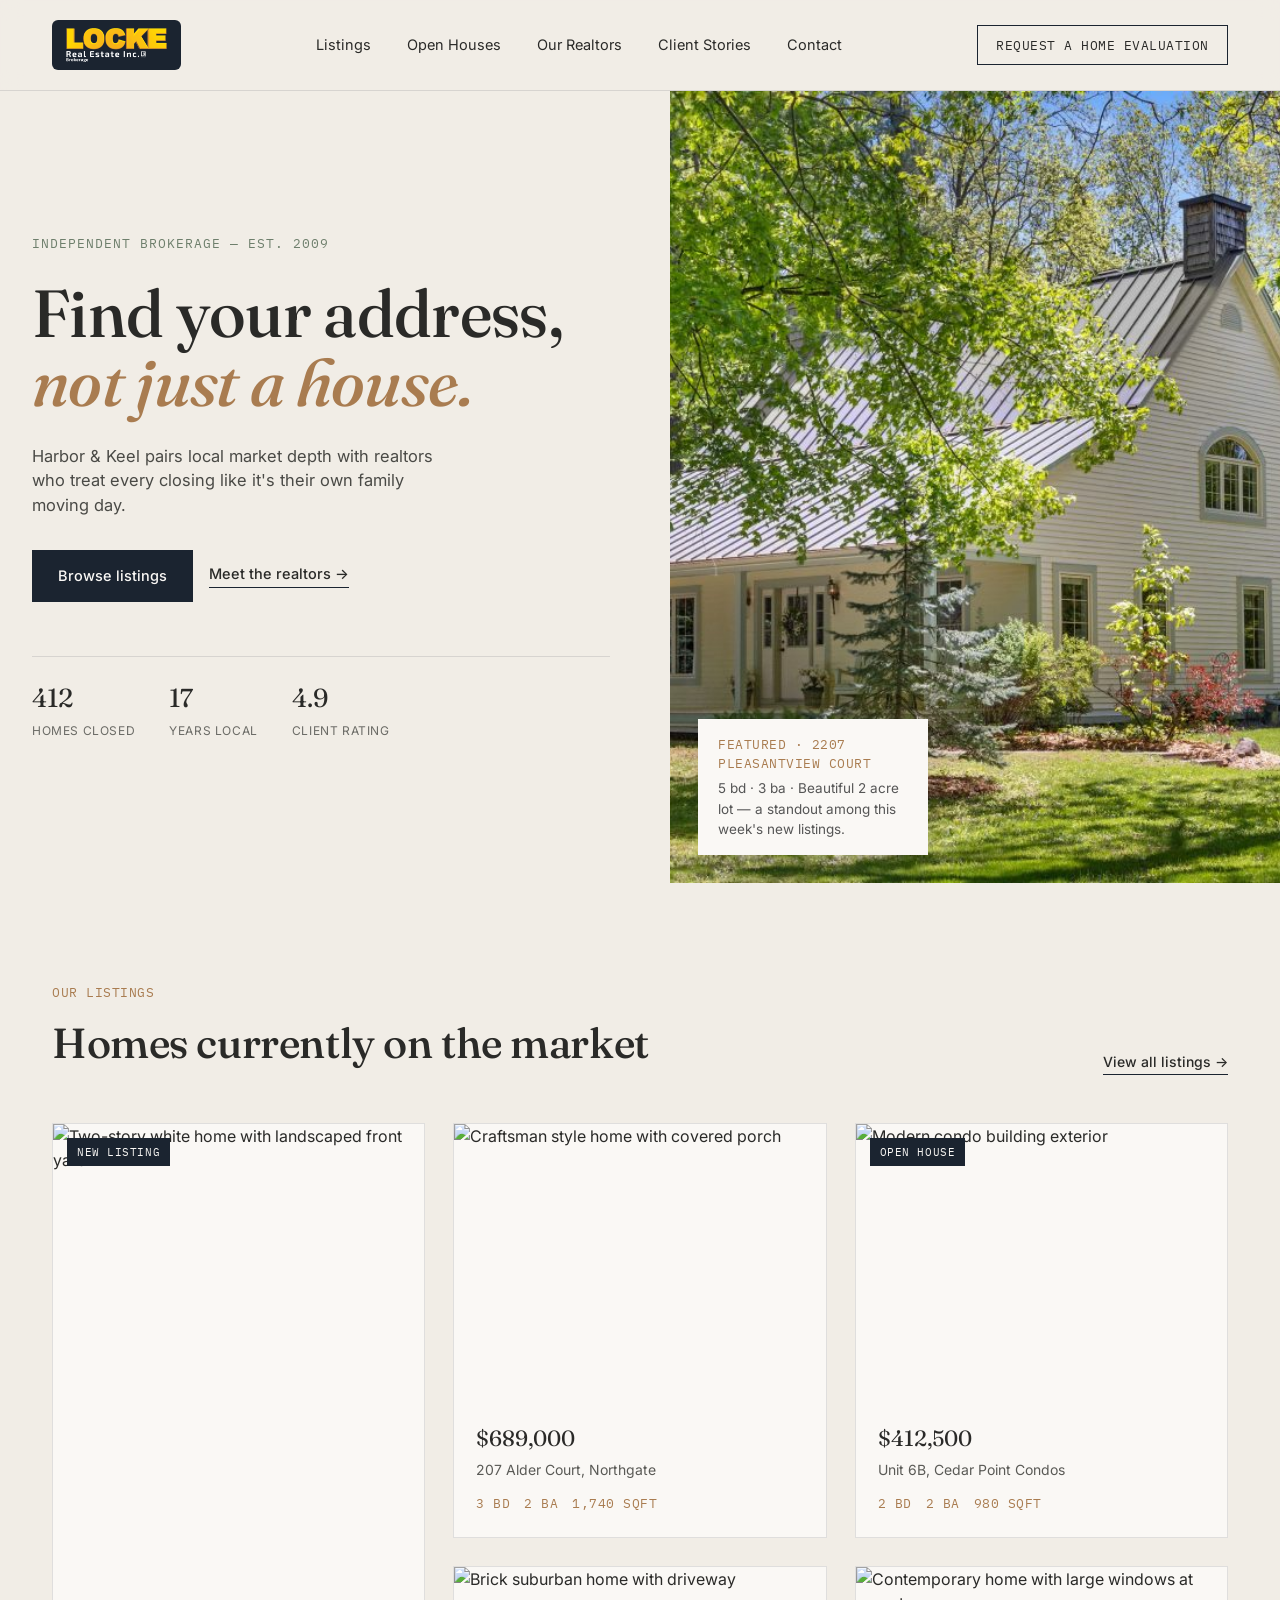
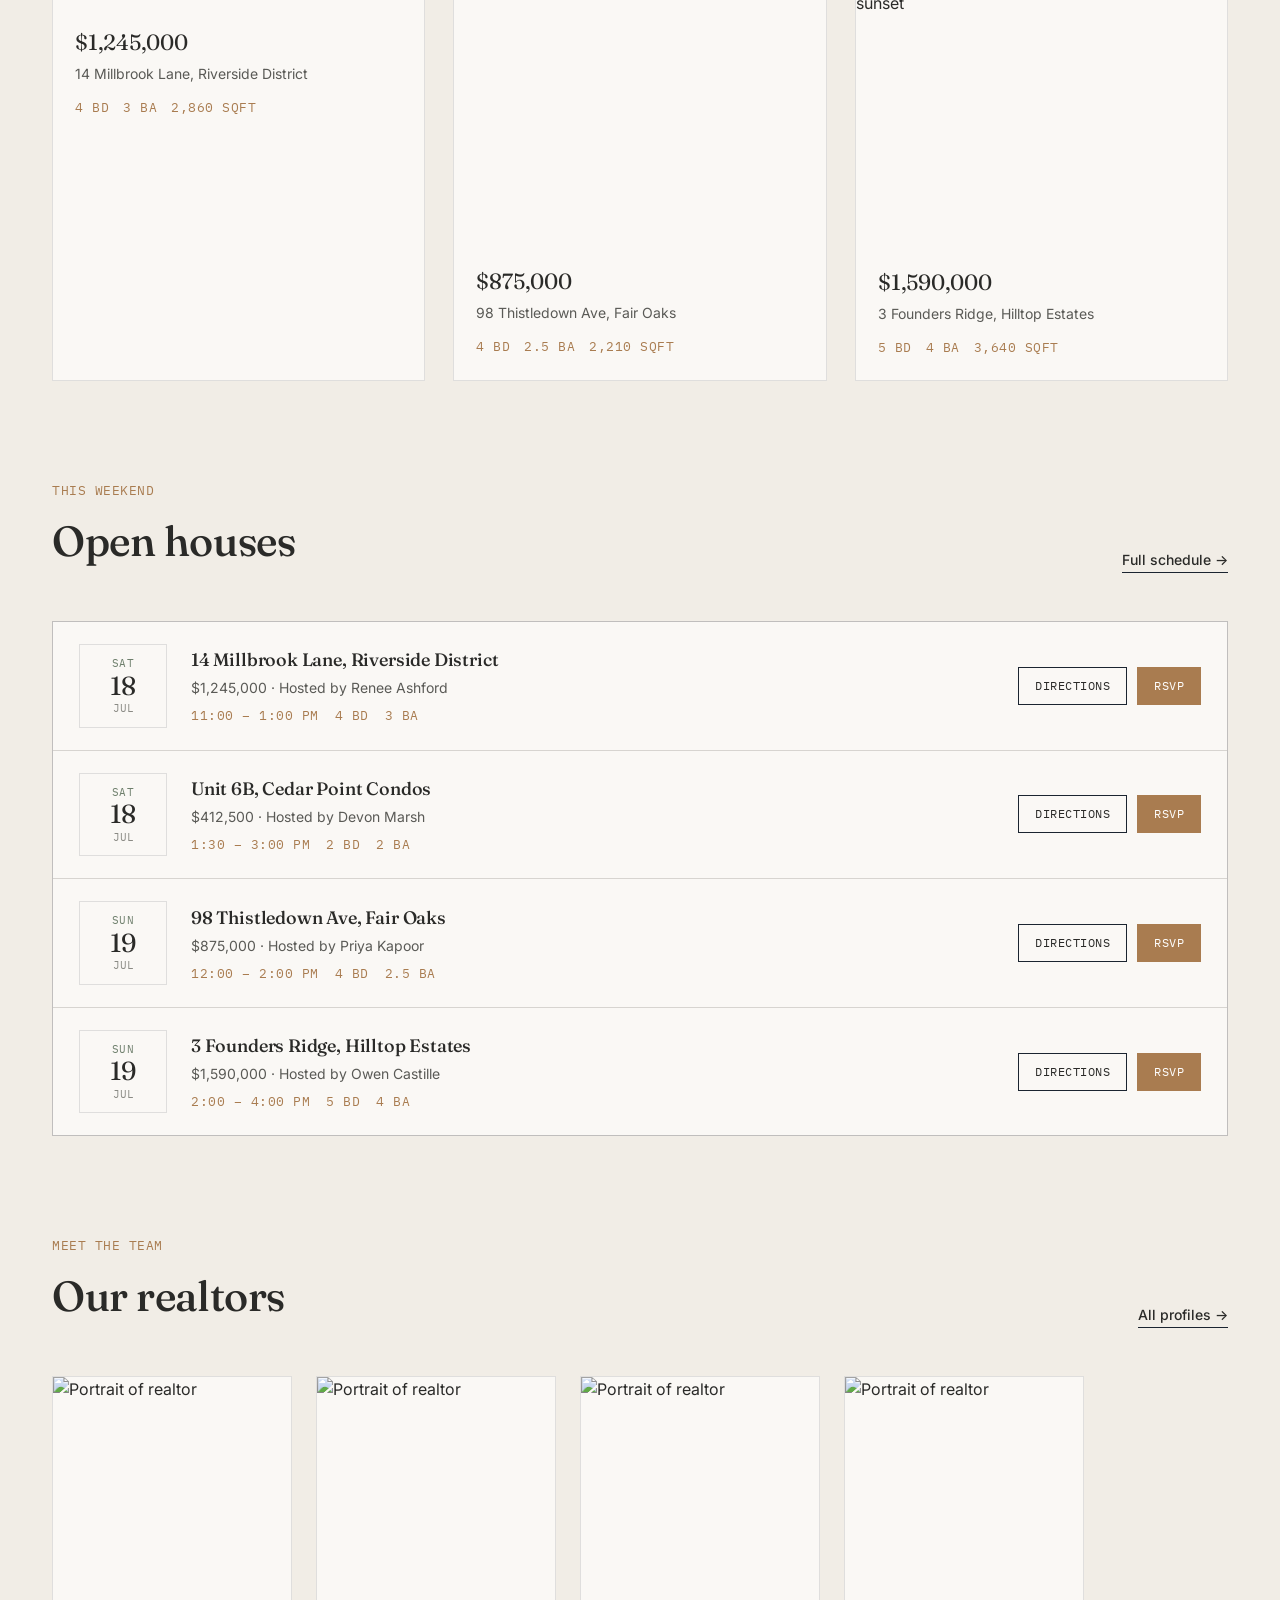
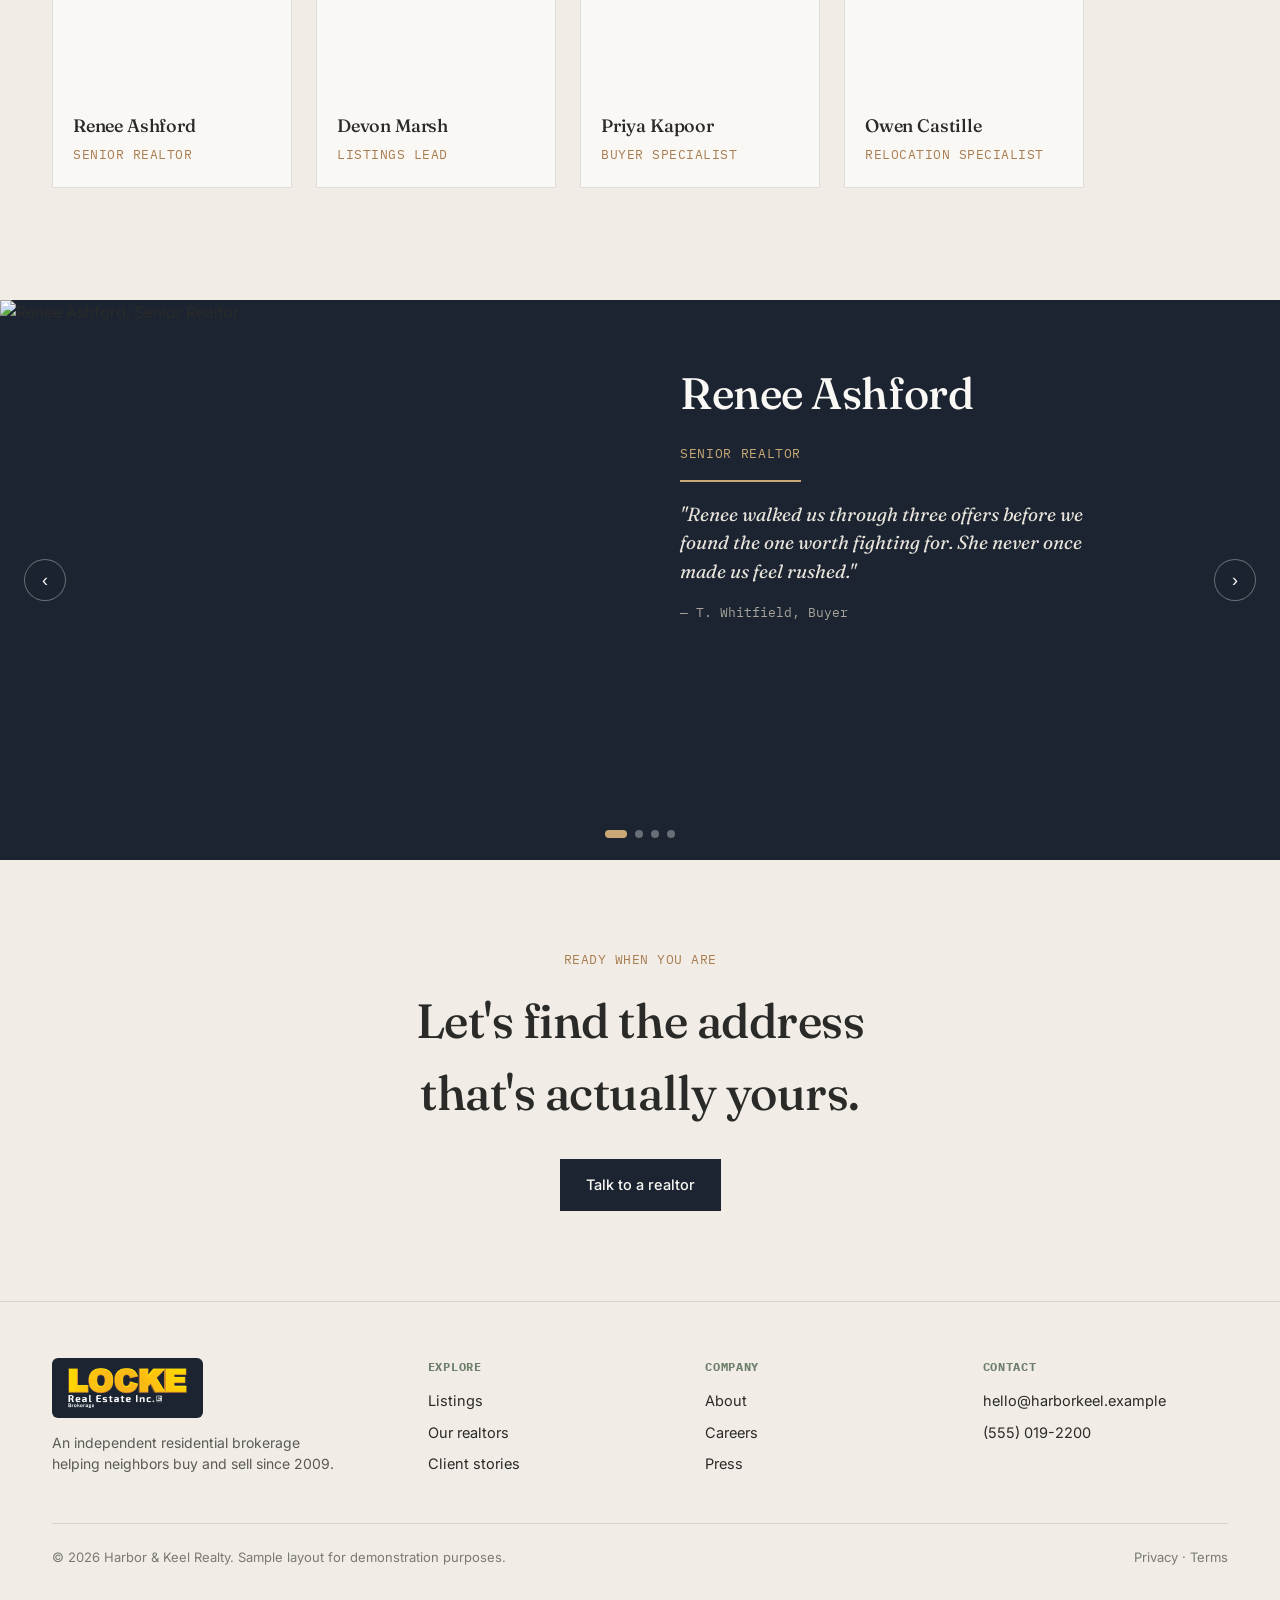
==== commit f04cd1ca: "Add files via upload" ====
--- a/index.html
+++ b/index.html
@@ -287,10 +287,10 @@
     </div>
   </div>
   <div class="hero-media">
-    <img src="https://images.unsplash.com/photo-1600585154340-be6161a56a0c?w=1200&q=80" alt="Modern coastal home exterior at dusk">
+    <img src="pleasantview_court.jpg" alt="2207 Pleasantview Court exterior">
     <div class="hero-key">
-      <div class="spec">Featured · Millbrook Lane</div>
-      <p>4 bd · 3 ba · 2,860 sqft — listed this week in Millbrook Heights.</p>
+      <div class="spec">Featured · 2207 Pleasantview Court</div>
+      <p>5 bd · 3 ba · Beautiful 2 acre lot — a standout among this week's new listings.</p>
     </div>
   </div>
 </section>
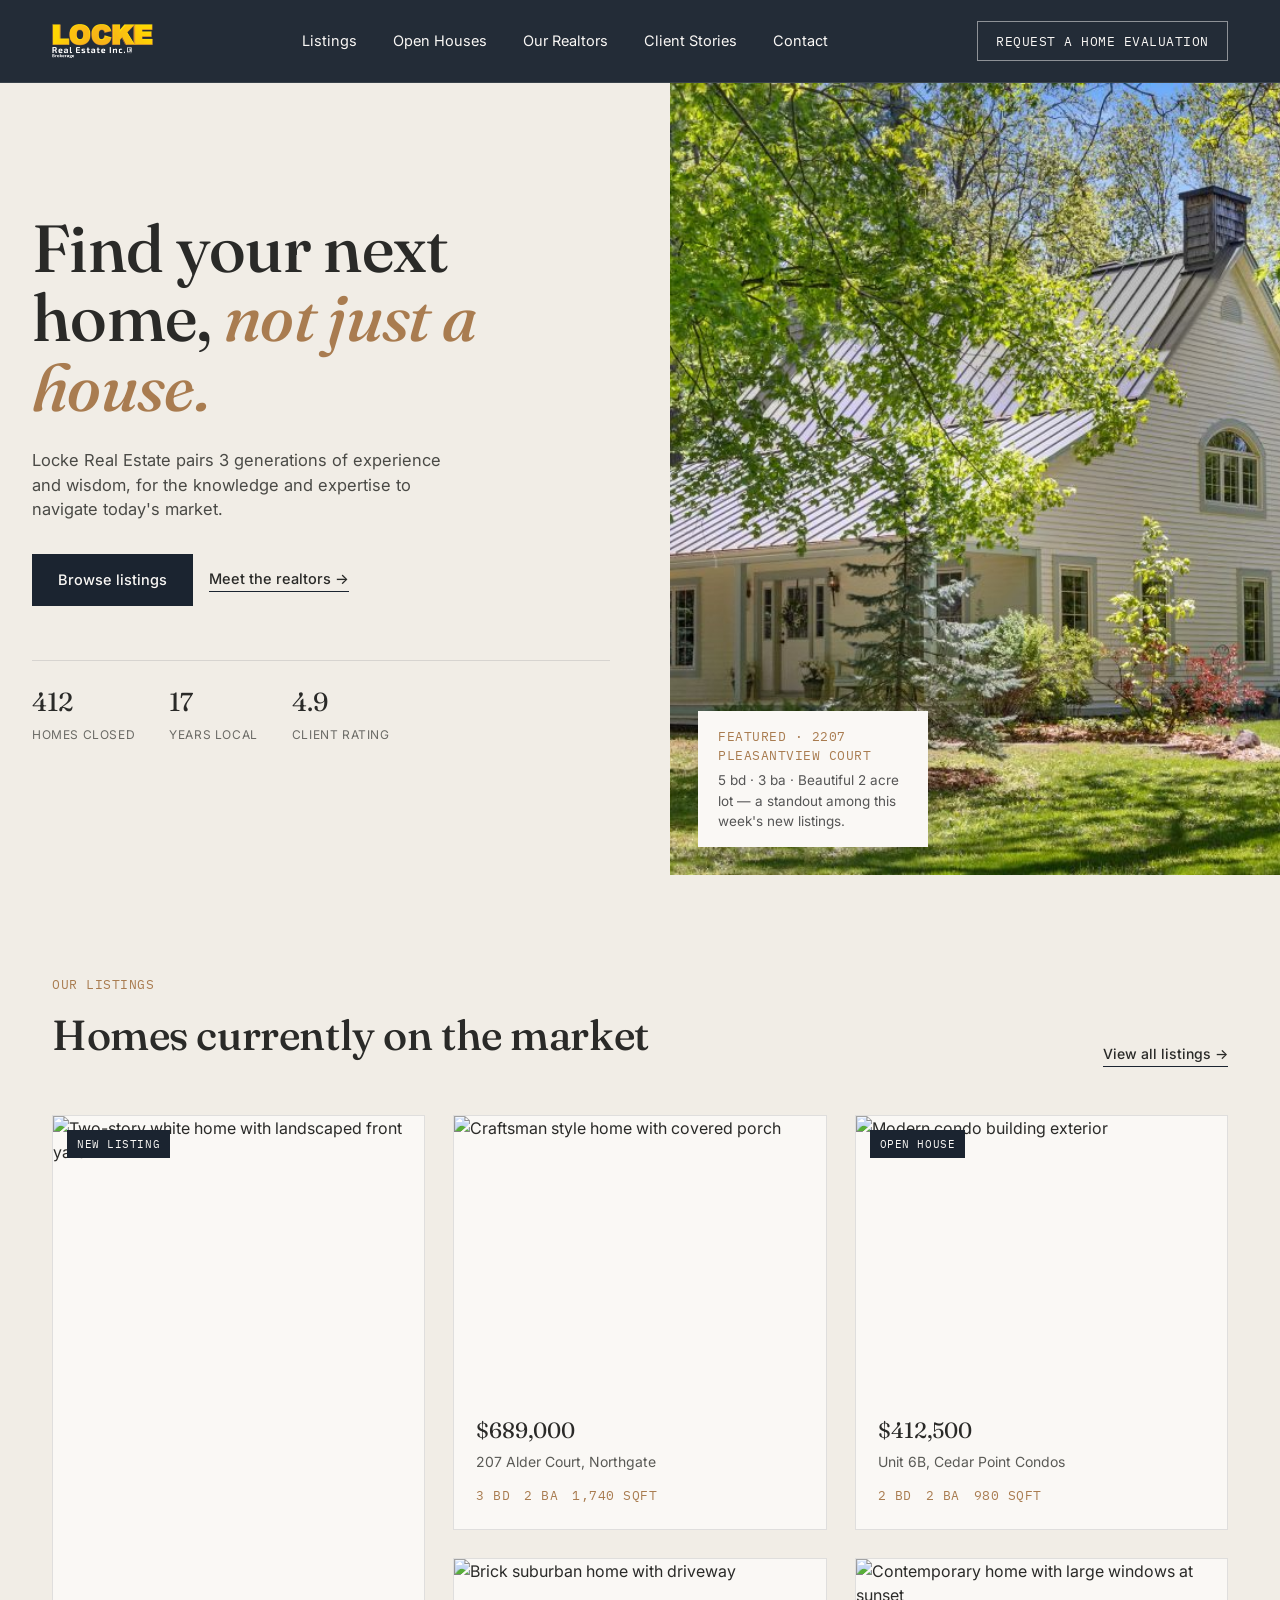
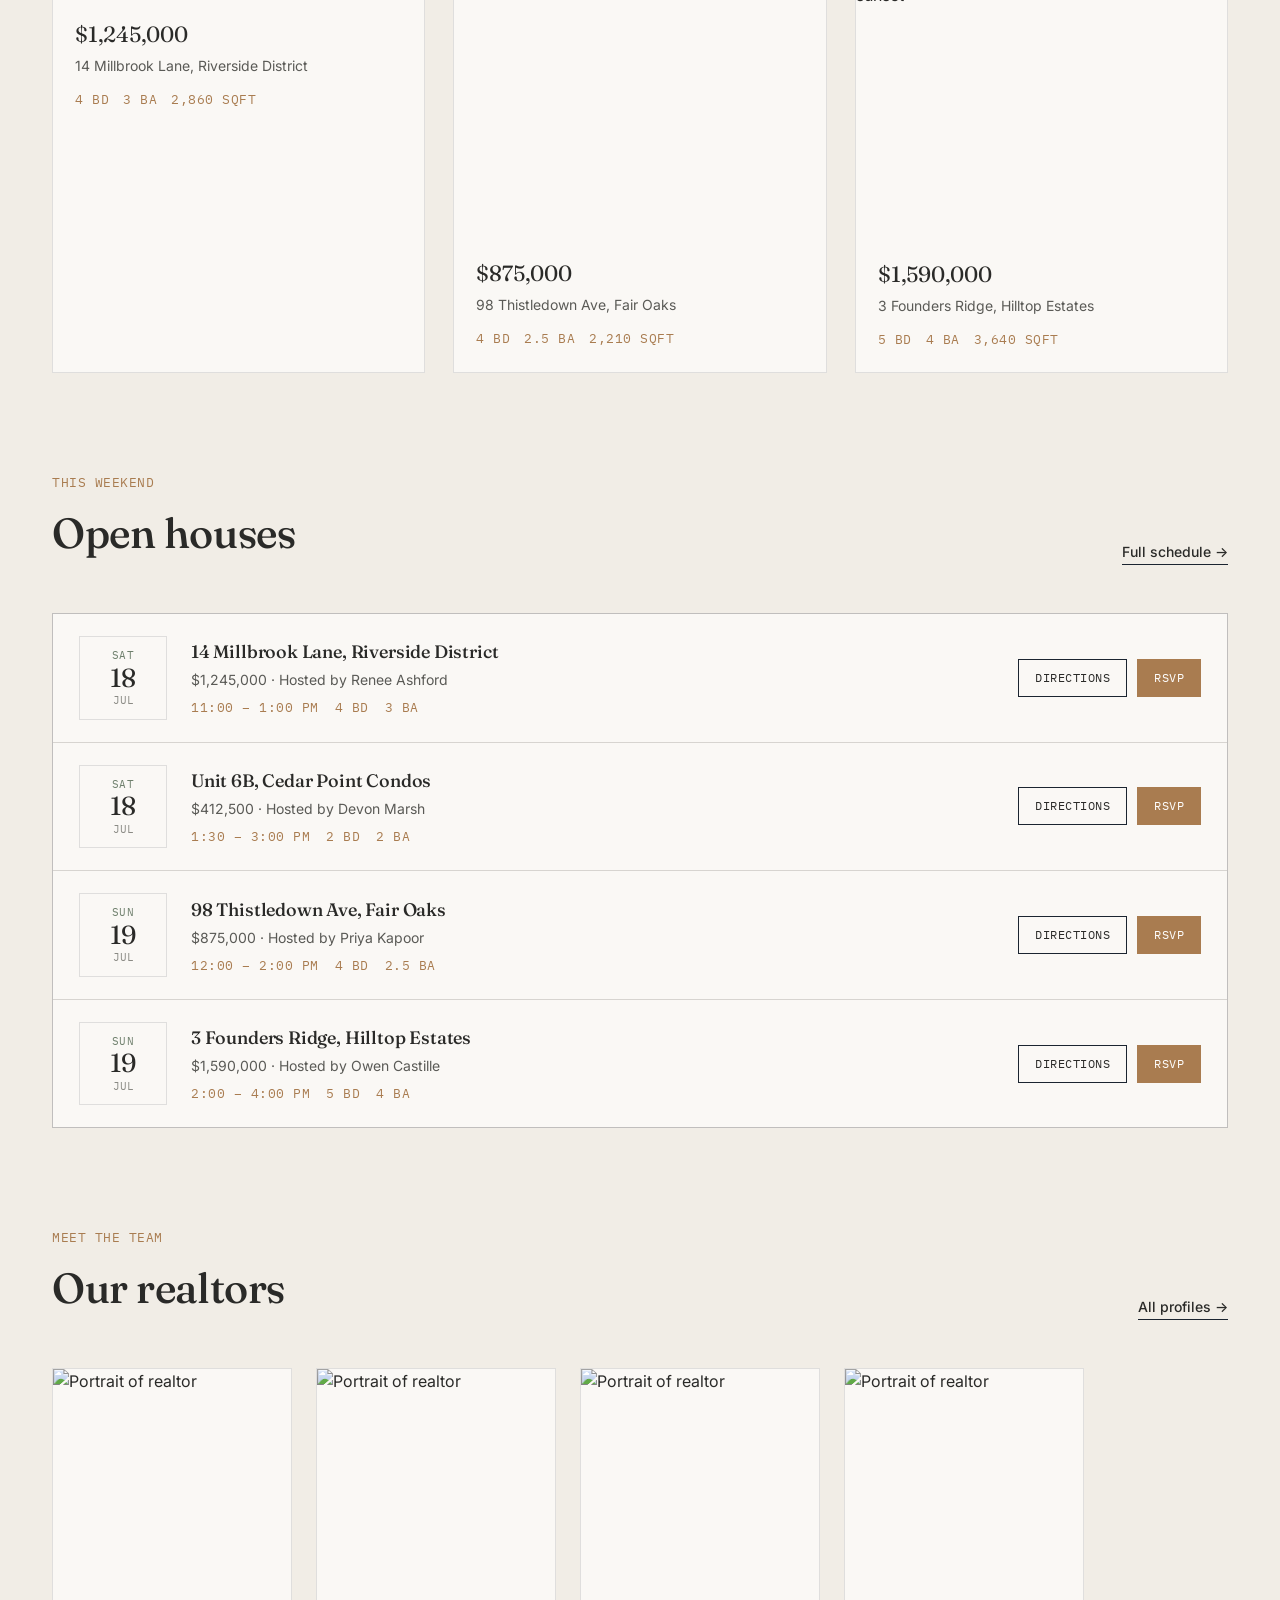
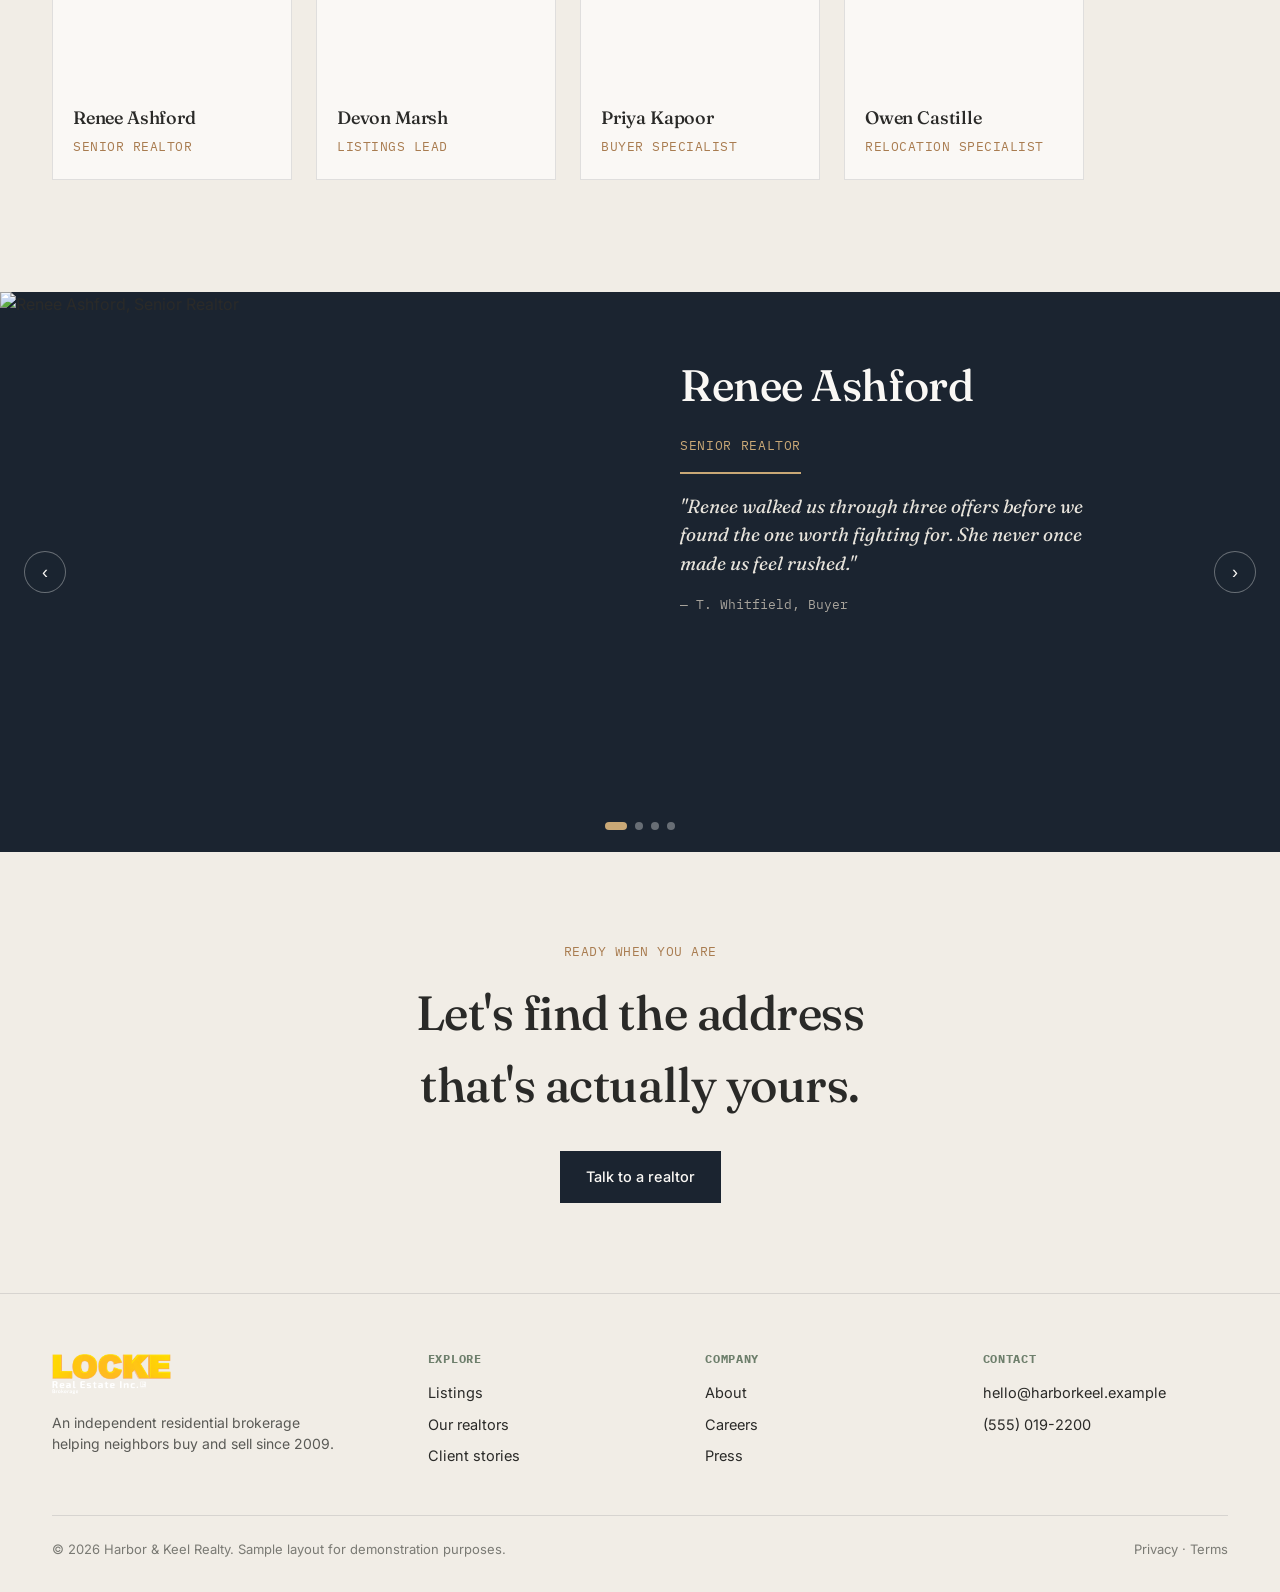
==== commit b640793b: "Add files via upload" ====
--- a/index.html
+++ b/index.html
@@ -43,35 +43,34 @@
   /* ---- Header ---- */
   header{
     position:sticky;top:0;z-index:50;
-    background:rgba(241,237,230,0.9);
+    background:rgba(27,36,48,0.96);
     backdrop-filter:blur(10px);
-    border-bottom:1px solid var(--line);
+    border-bottom:1px solid rgba(250,248,245,.1);
   }
   .nav{display:flex;align-items:center;justify-content:space-between;padding:20px 32px;}
-  .brand{display:flex;align-items:center;gap:10px;font-family:'Fraunces',serif;font-size:20px;font-weight:600;}
+  .brand{display:flex;align-items:center;gap:10px;font-family:'Fraunces',serif;font-size:20px;font-weight:600;color:var(--paper);}
   .brand-mark{width:22px;height:22px;flex-shrink:0;}
   .brand-logo-chip{
     display:flex;align-items:center;
-    background:var(--ink);
-    padding:8px 14px;
-    border-radius:6px;
+    padding:4px 0;
   }
   .brand-logo-chip img{height:34px;width:auto;display:block;}
-  footer .brand-logo-chip{padding:10px 16px;}
+  footer .brand-logo-chip{padding:4px 0;}
   footer .brand-logo-chip img{height:40px;}
   .nav-links{display:flex;gap:36px;font-size:14.5px;}
-  .nav-links a{position:relative;padding:4px 0;}
+  .nav-links a{position:relative;padding:4px 0;color:var(--paper);}
   .nav-links a::after{
-    content:"";position:absolute;left:0;bottom:0;width:0;height:1px;background:var(--brass);
+    content:"";position:absolute;left:0;bottom:0;width:0;height:1px;background:var(--brass-light);
     transition:width .25s ease;
   }
   .nav-links a:hover::after{width:100%;}
   .nav-cta{
     font-family:'IBM Plex Mono',monospace;font-size:12.5px;letter-spacing:.04em;text-transform:uppercase;
-    border:1px solid var(--ink);padding:10px 18px;transition:.2s ease;
-  }
-  .nav-cta:hover{background:var(--ink);color:var(--paper);}
-  .menu-btn{display:none;background:none;border:none;font-size:22px;cursor:pointer;color:var(--ink);}
+    border:1px solid rgba(250,248,245,.5);color:var(--paper);padding:10px 18px;transition:.2s ease;
+  }
+  .nav-cta:hover{background:var(--brass);border-color:var(--brass);color:var(--paper);}
+  .menu-btn{display:none;background:none;border:none;font-size:22px;cursor:pointer;color:var(--paper);}
+
 
   /* ---- Hero ---- */
   .hero{
@@ -273,9 +272,8 @@
 
 <section class="hero">
   <div class="hero-copy">
-    <span class="hero-eyebrow">Independent Brokerage — Est. 2009</span>
-    <h1>Find your address, <em>not just a house.</em></h1>
-    <p>Harbor &amp; Keel pairs local market depth with realtors who treat every closing like it's their own family moving day.</p>
+    <h1>Find your next home, <em>not just a house.</em></h1>
+    <p>Locke Real Estate pairs 3 generations of experience and wisdom, for the knowledge and expertise to navigate today's market.</p>
     <div class="hero-actions">
       <a href="#listings" class="btn-primary">Browse listings</a>
       <a href="#agents" class="btn-ghost">Meet the realtors →</a>
@@ -627,7 +625,7 @@
     navLinks.style.top = '64px';
     navLinks.style.left = '0';
     navLinks.style.right = '0';
-    navLinks.style.background = 'var(--linen)';
+    navLinks.style.background = 'var(--ink)';
     navLinks.style.padding = '20px 24px';
     navLinks.style.borderBottom = '1px solid var(--line)';
     navLinks.style.gap = '18px';
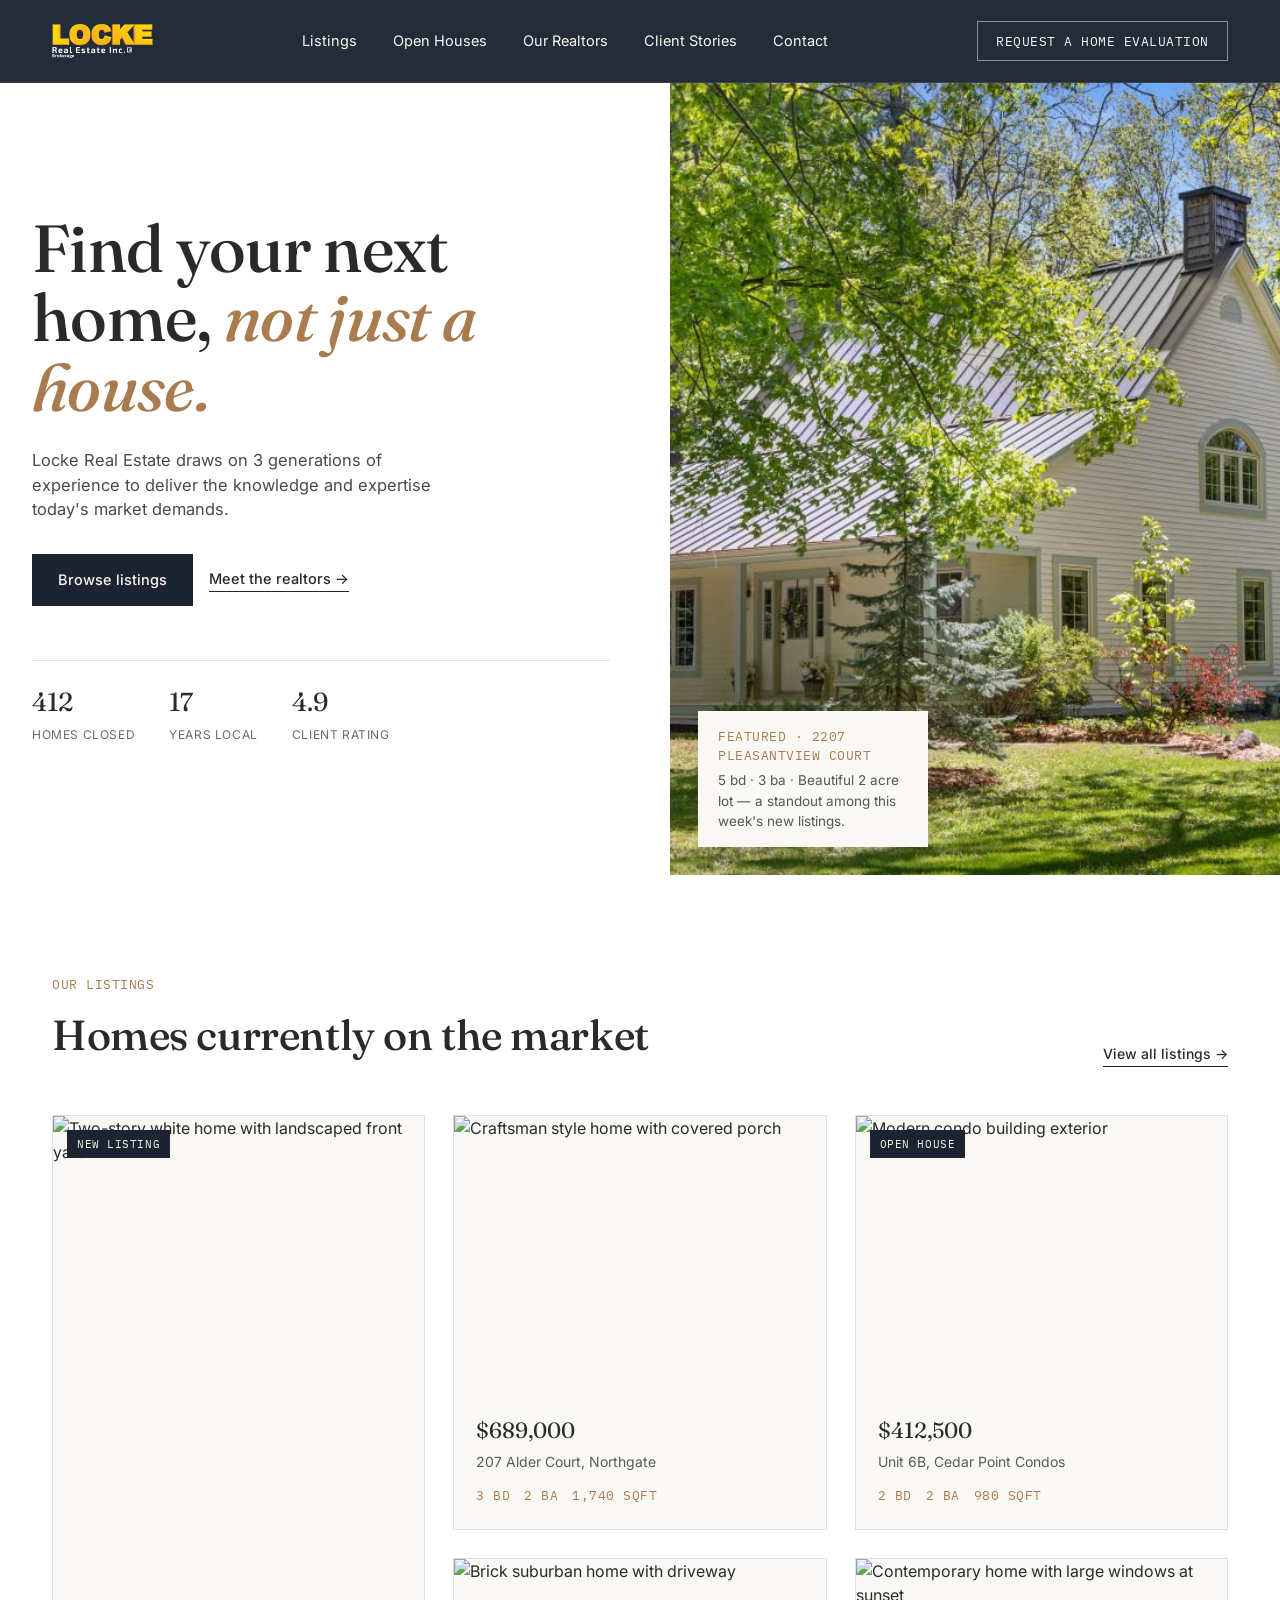
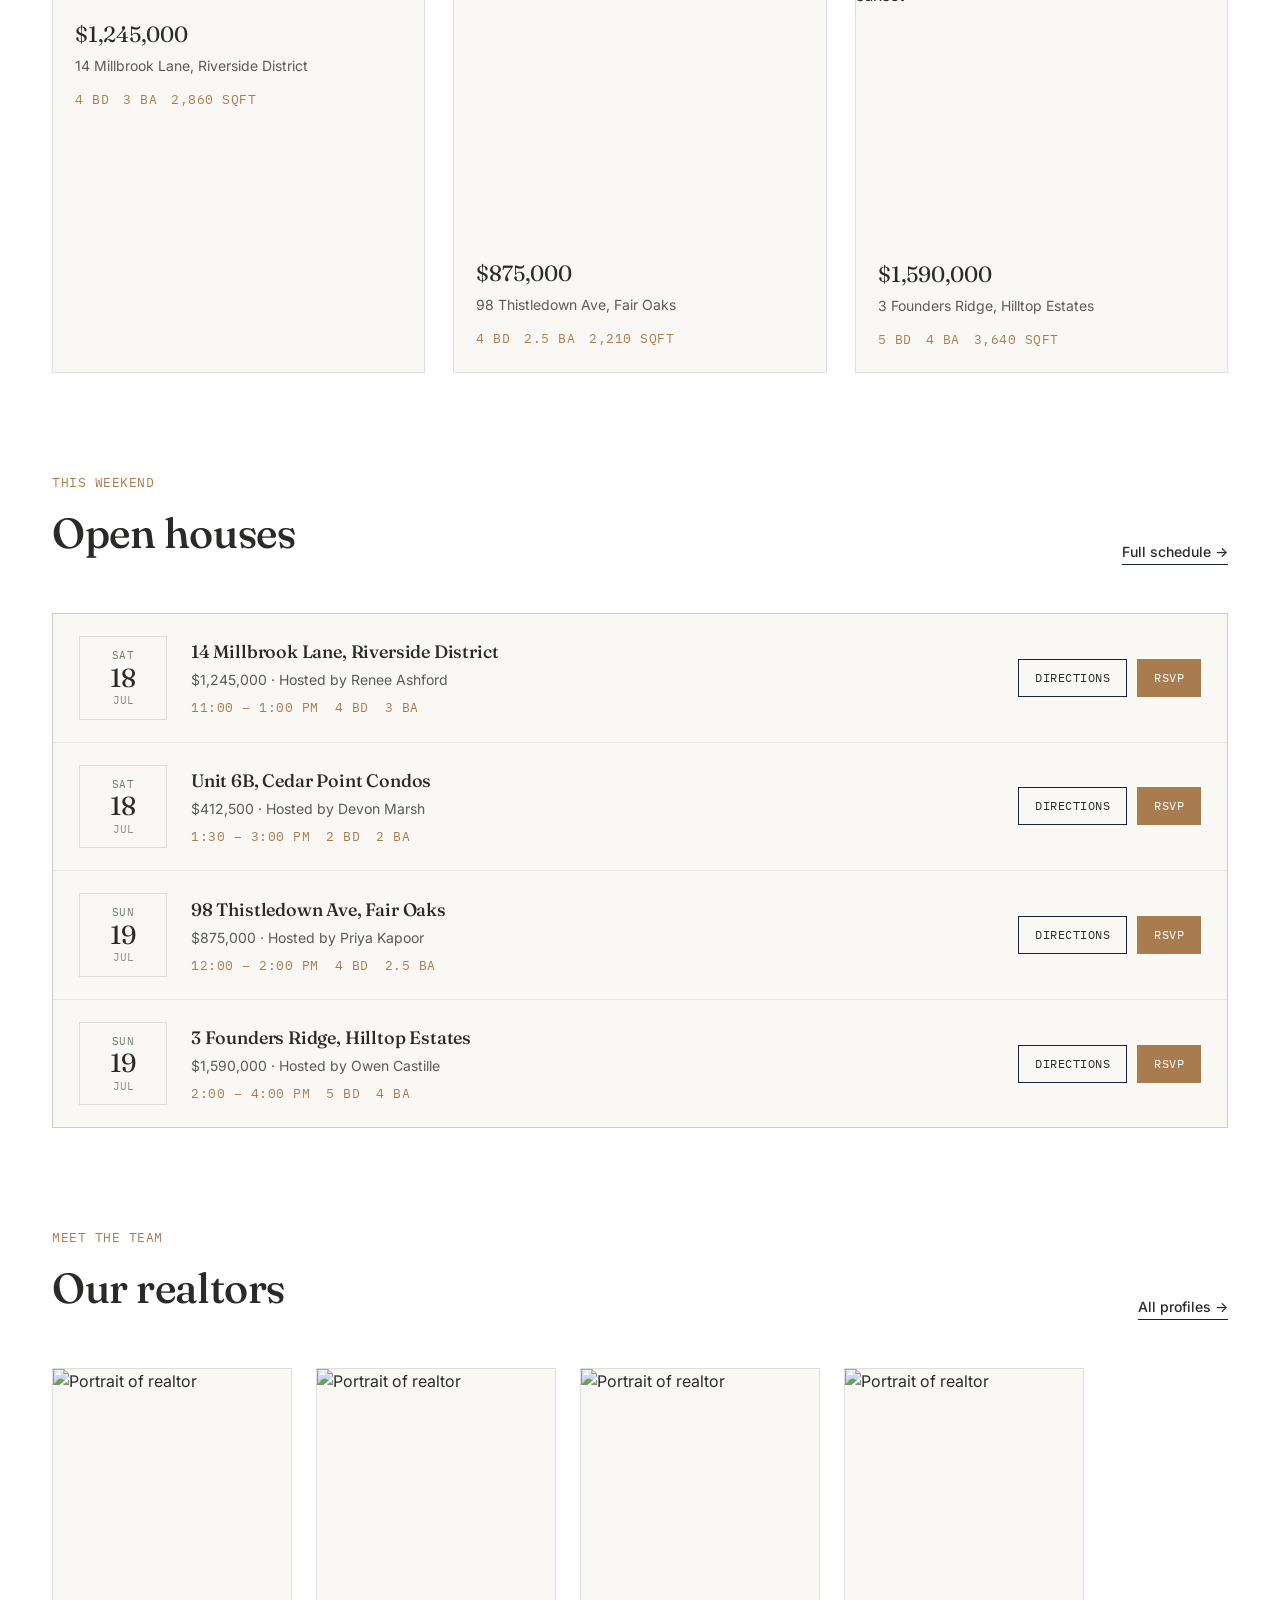
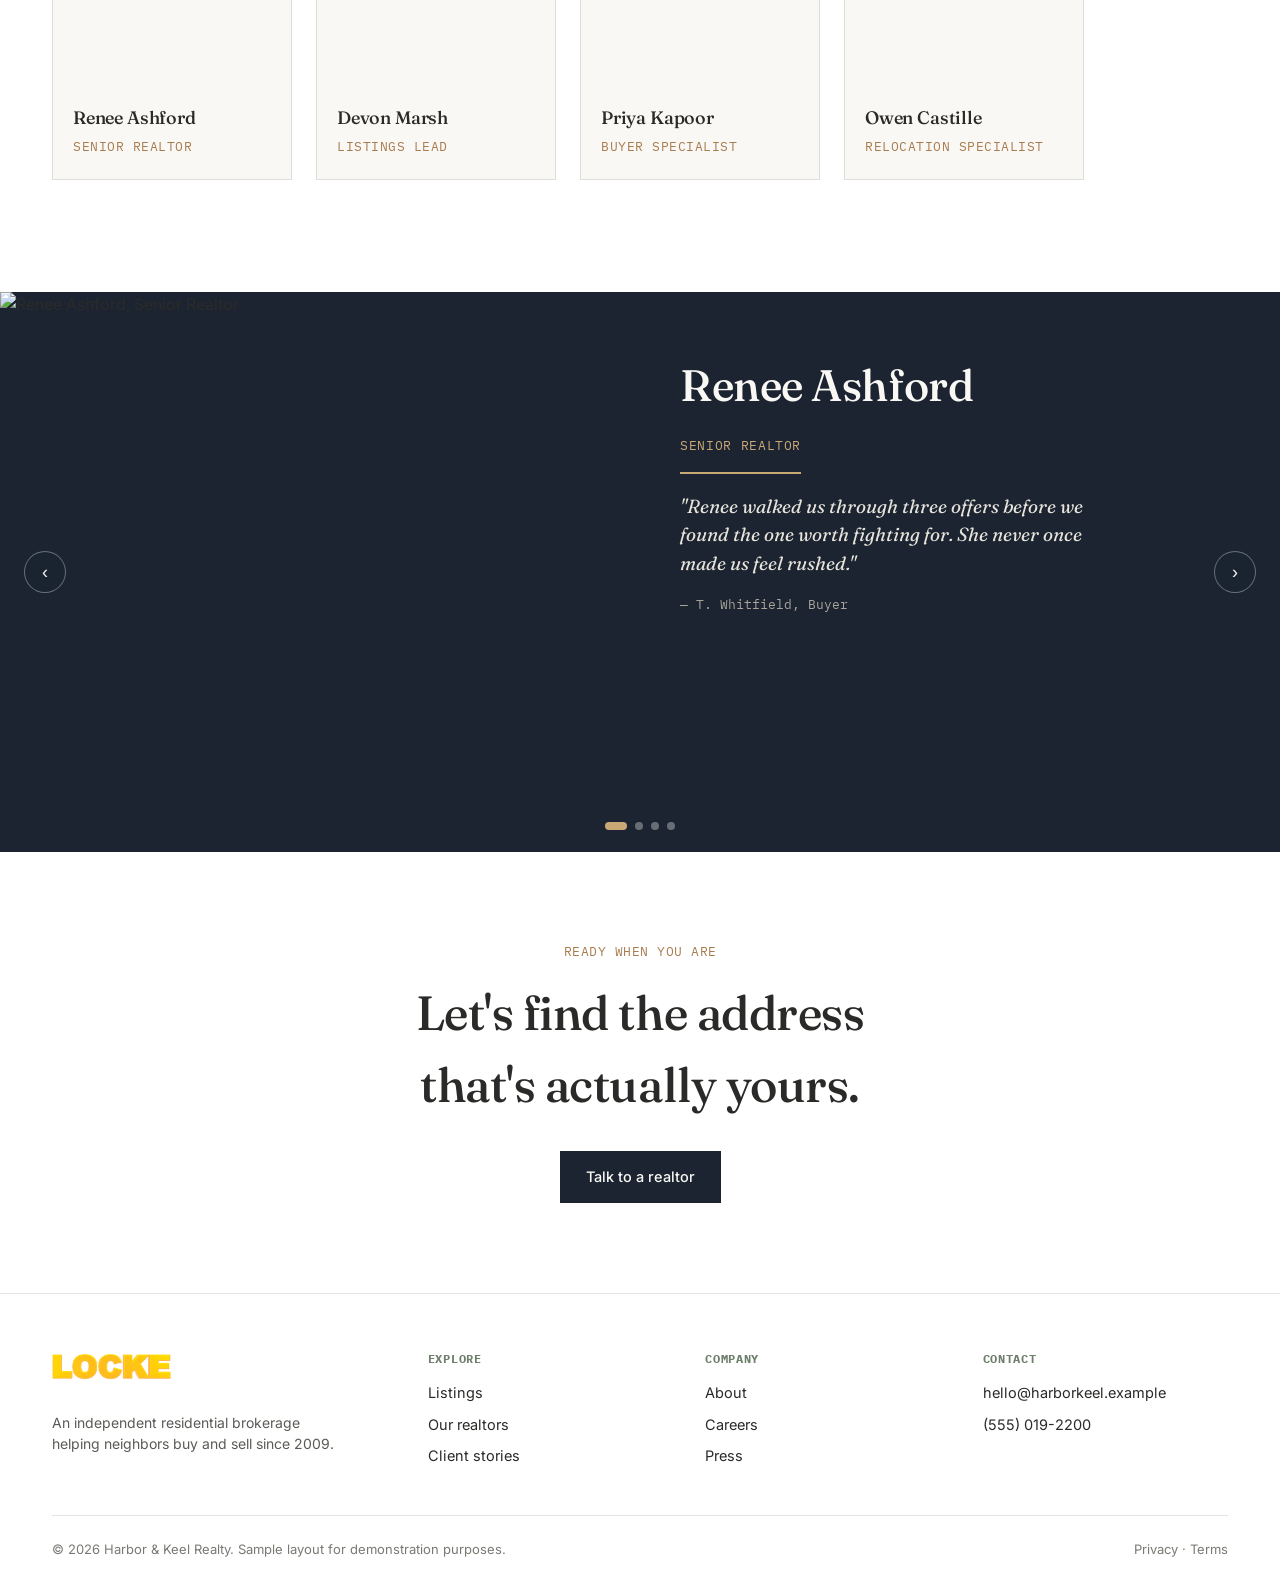
==== commit 9fd74722: "Add files via upload" ====
--- a/index.html
+++ b/index.html
@@ -12,7 +12,7 @@
     --ink:#1B2430;
     --brass:#A97C50;
     --brass-light:#C9A876;
-    --linen:#F1EDE6;
+    --linen:#FFFFFF;
     --sage:#6E7F6C;
     --paper:#FAF8F5;
     --charcoal:#2A2A28;
@@ -273,7 +273,7 @@
 <section class="hero">
   <div class="hero-copy">
     <h1>Find your next home, <em>not just a house.</em></h1>
-    <p>Locke Real Estate pairs 3 generations of experience and wisdom, for the knowledge and expertise to navigate today's market.</p>
+    <p>Locke Real Estate draws on 3 generations of experience to deliver the knowledge and expertise today's market demands.</p>
     <div class="hero-actions">
       <a href="#listings" class="btn-primary">Browse listings</a>
       <a href="#agents" class="btn-ghost">Meet the realtors →</a>
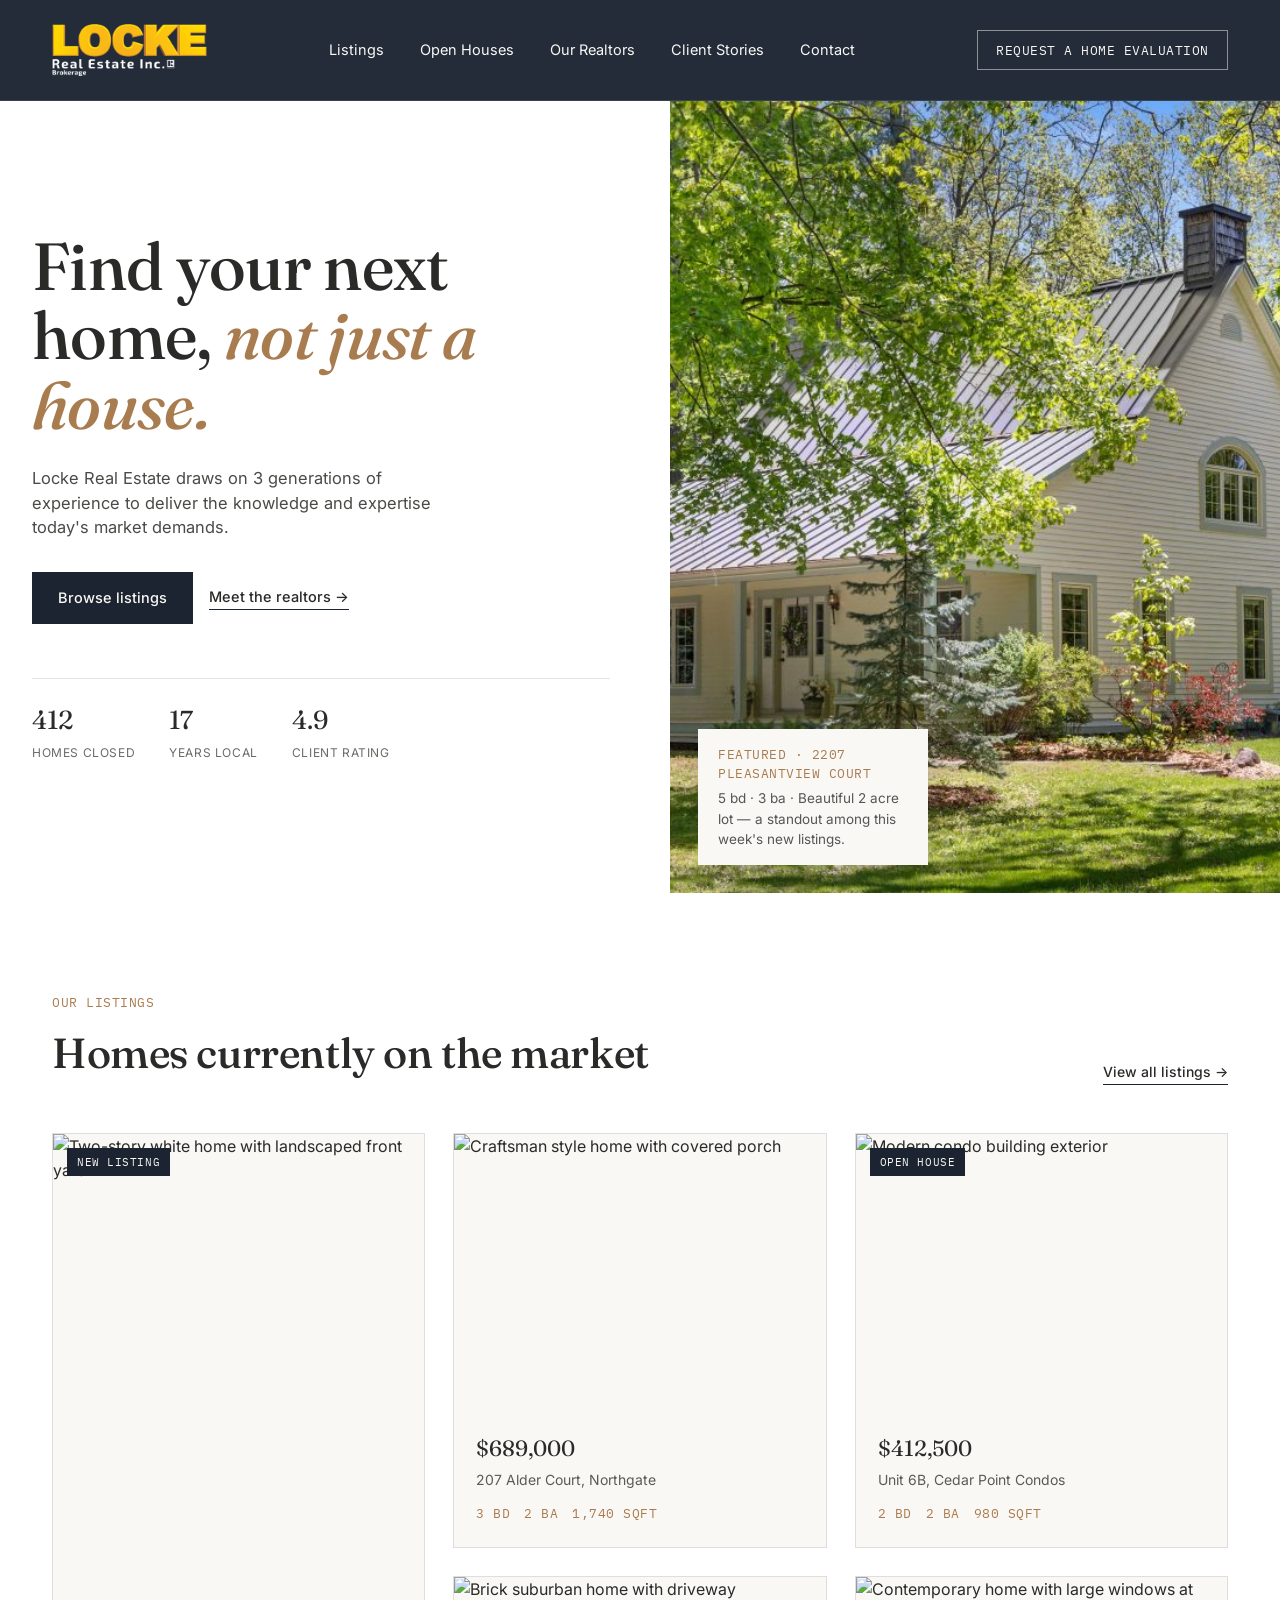
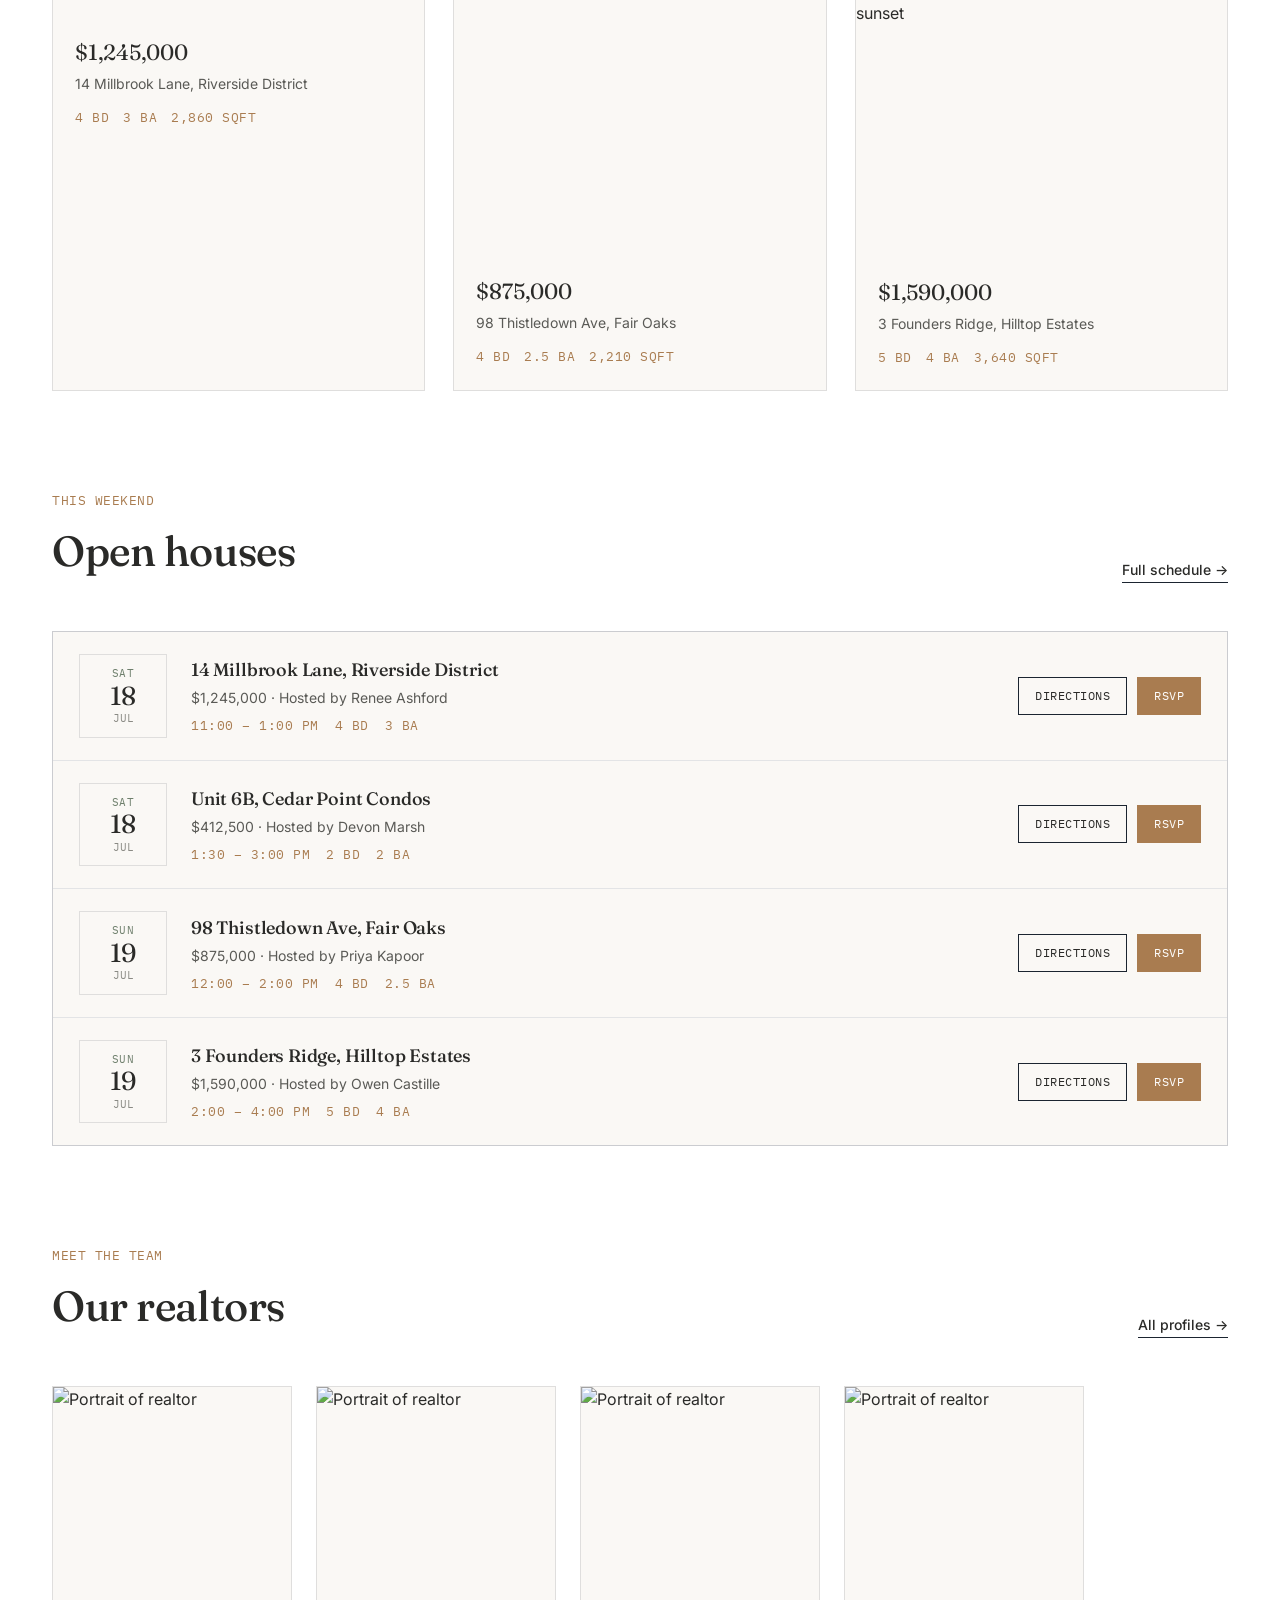
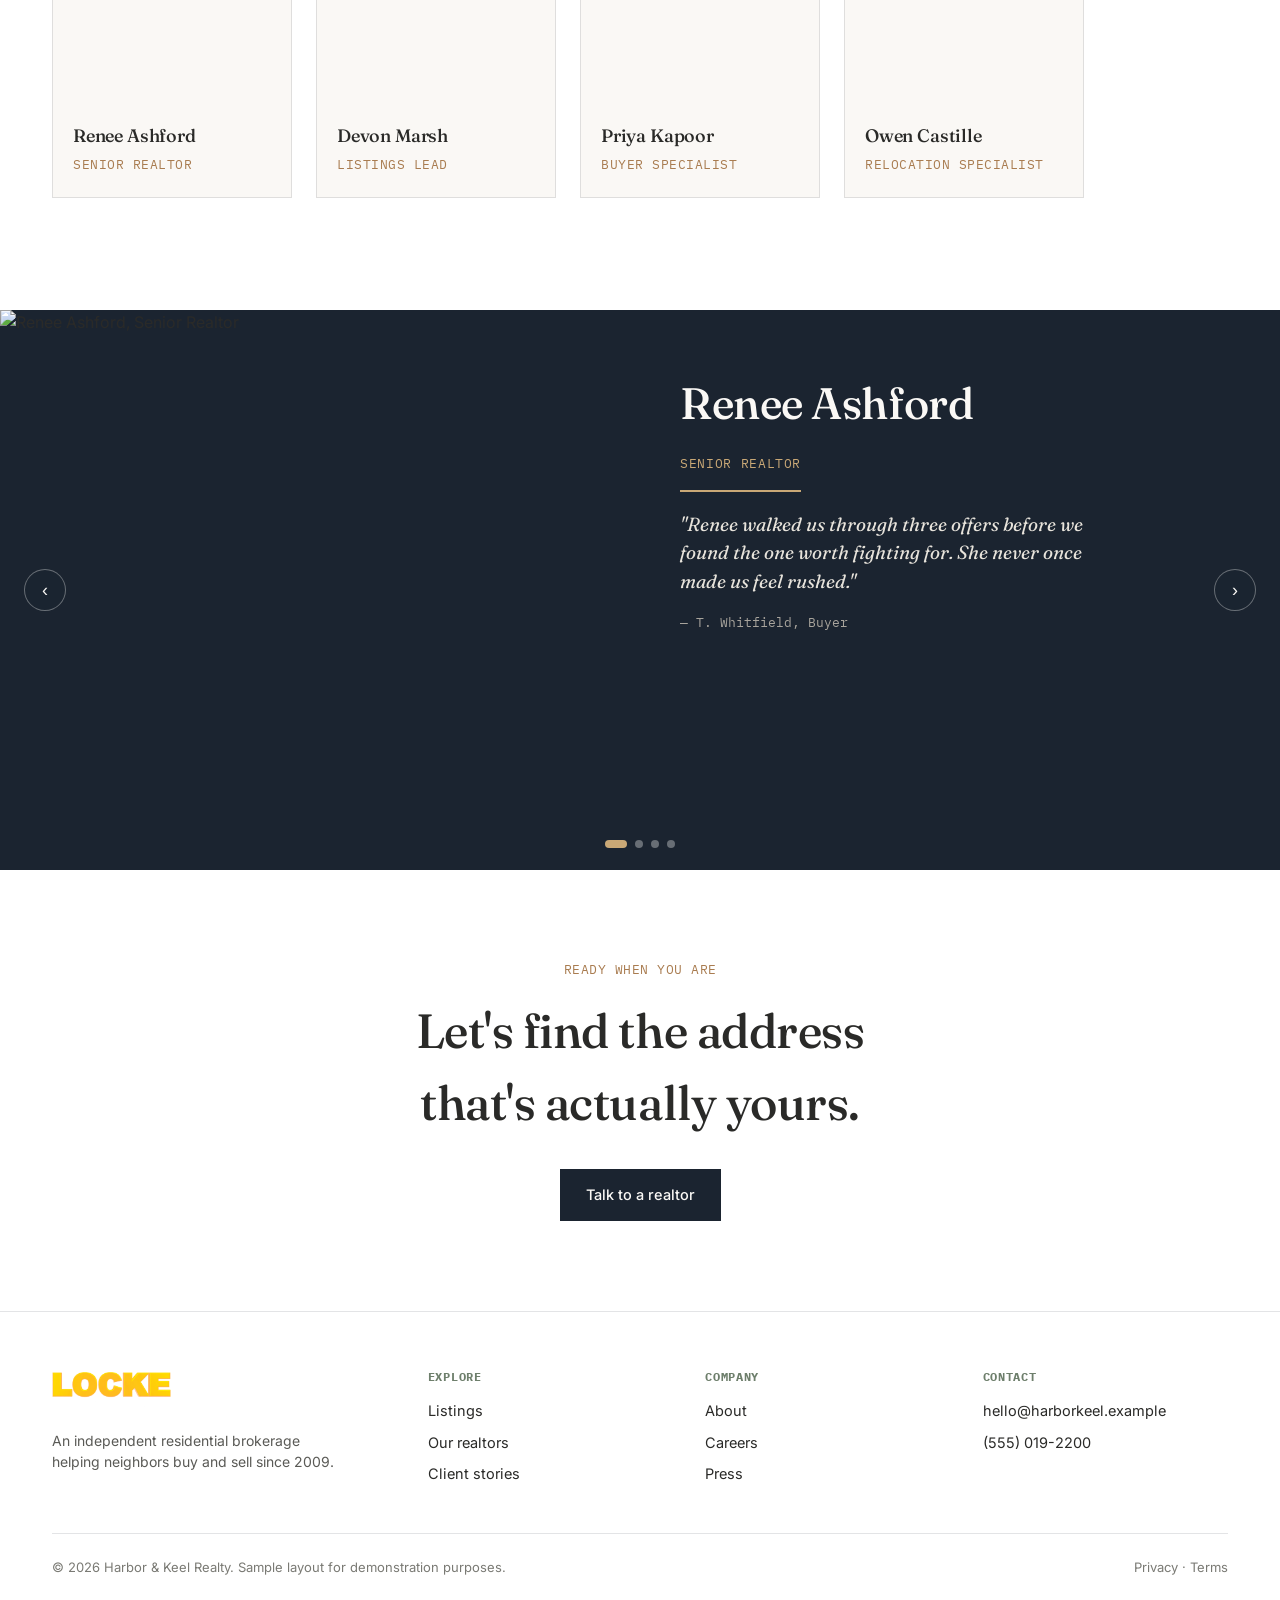
==== commit be131fd8: "Add files via upload" ====
--- a/index.html
+++ b/index.html
@@ -54,7 +54,7 @@
     display:flex;align-items:center;
     padding:4px 0;
   }
-  .brand-logo-chip img{height:34px;width:auto;display:block;}
+  .brand-logo-chip img{height:52px;width:auto;display:block;}
   footer .brand-logo-chip{padding:4px 0;}
   footer .brand-logo-chip img{height:40px;}
   .nav-links{display:flex;gap:36px;font-size:14.5px;}
